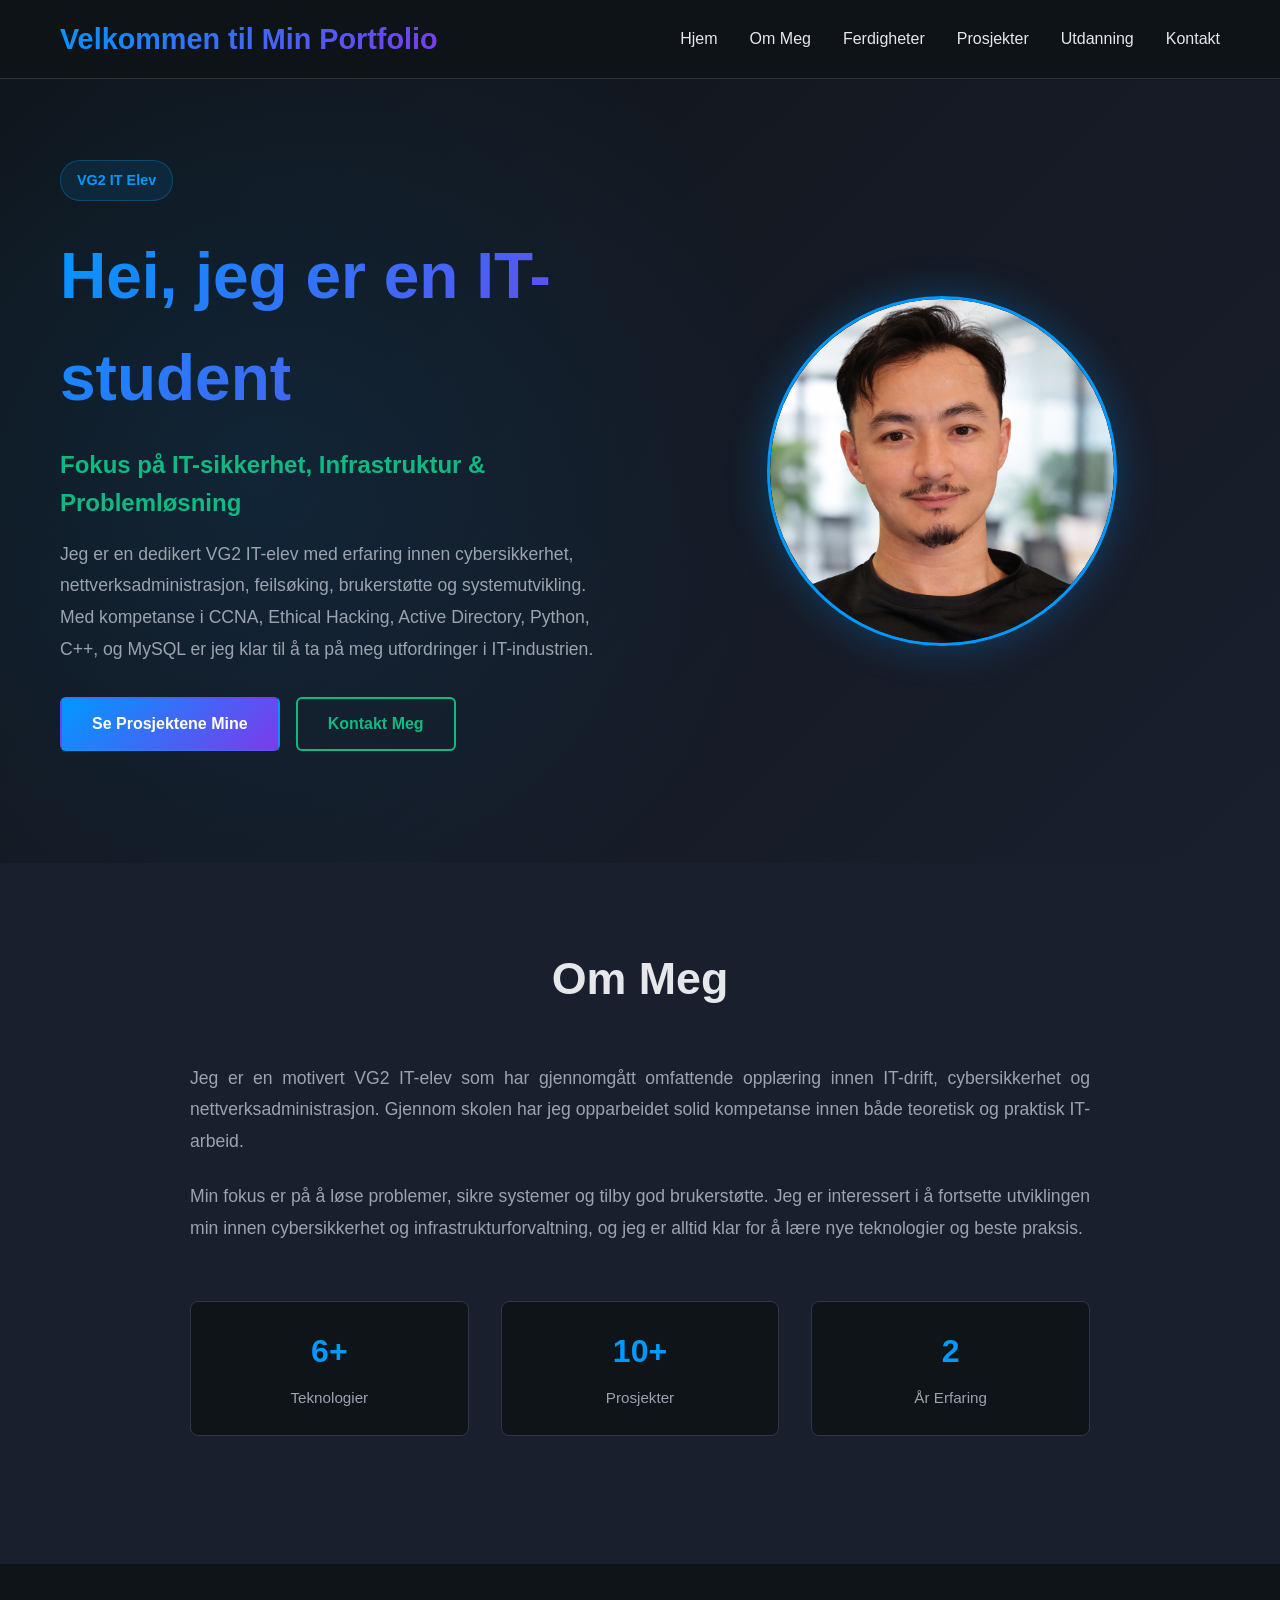
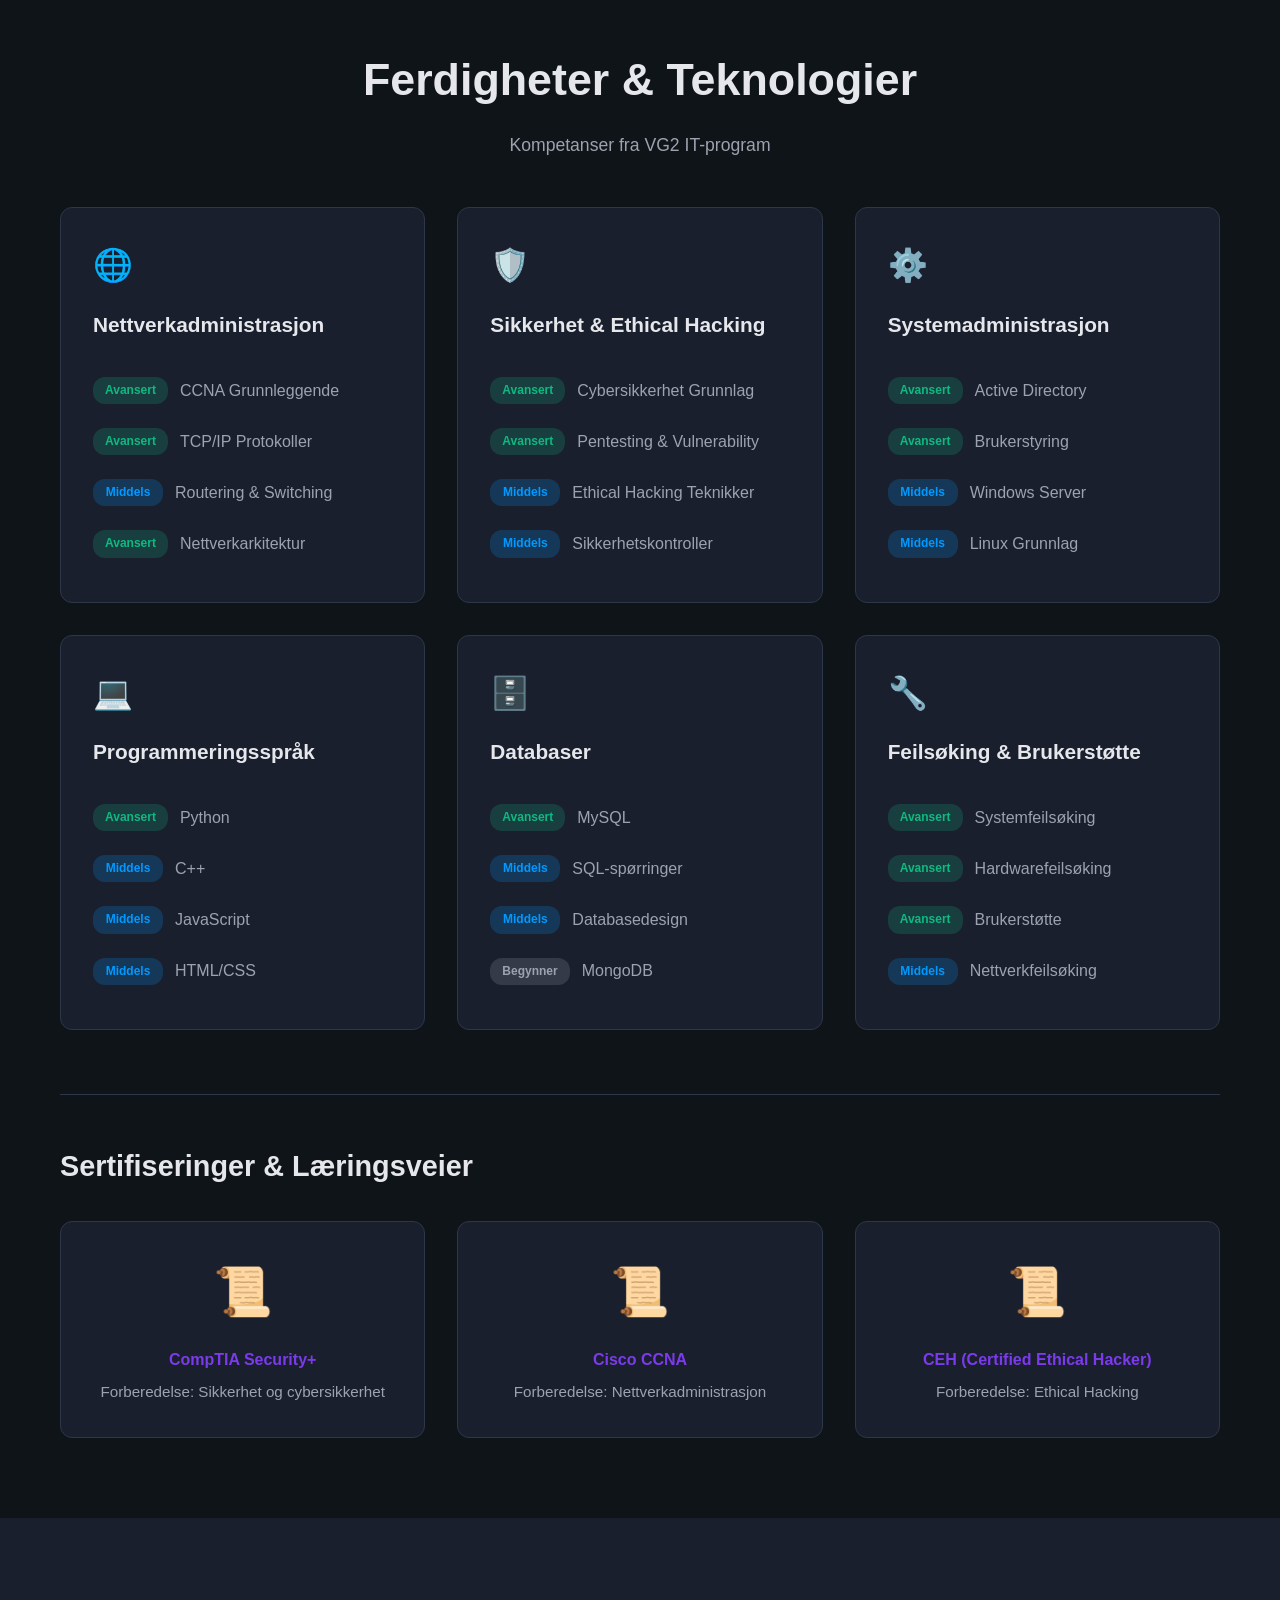
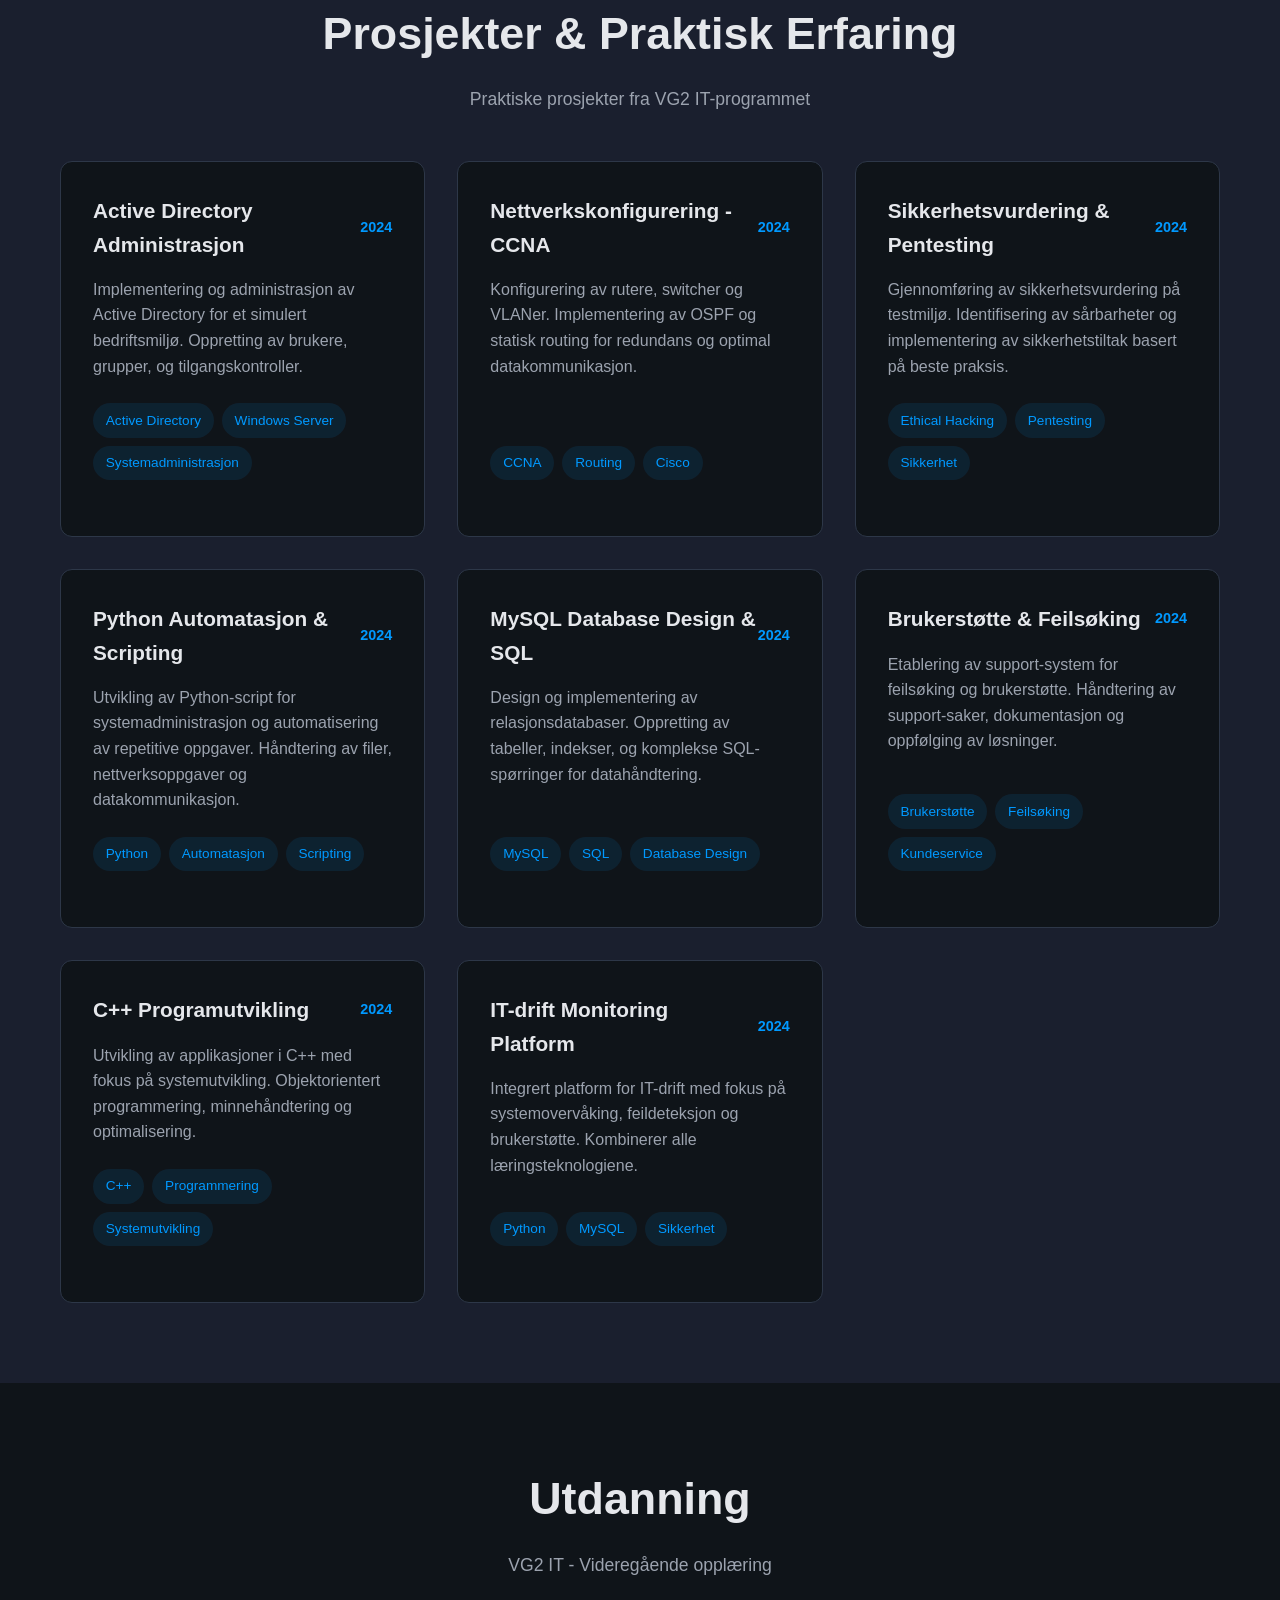
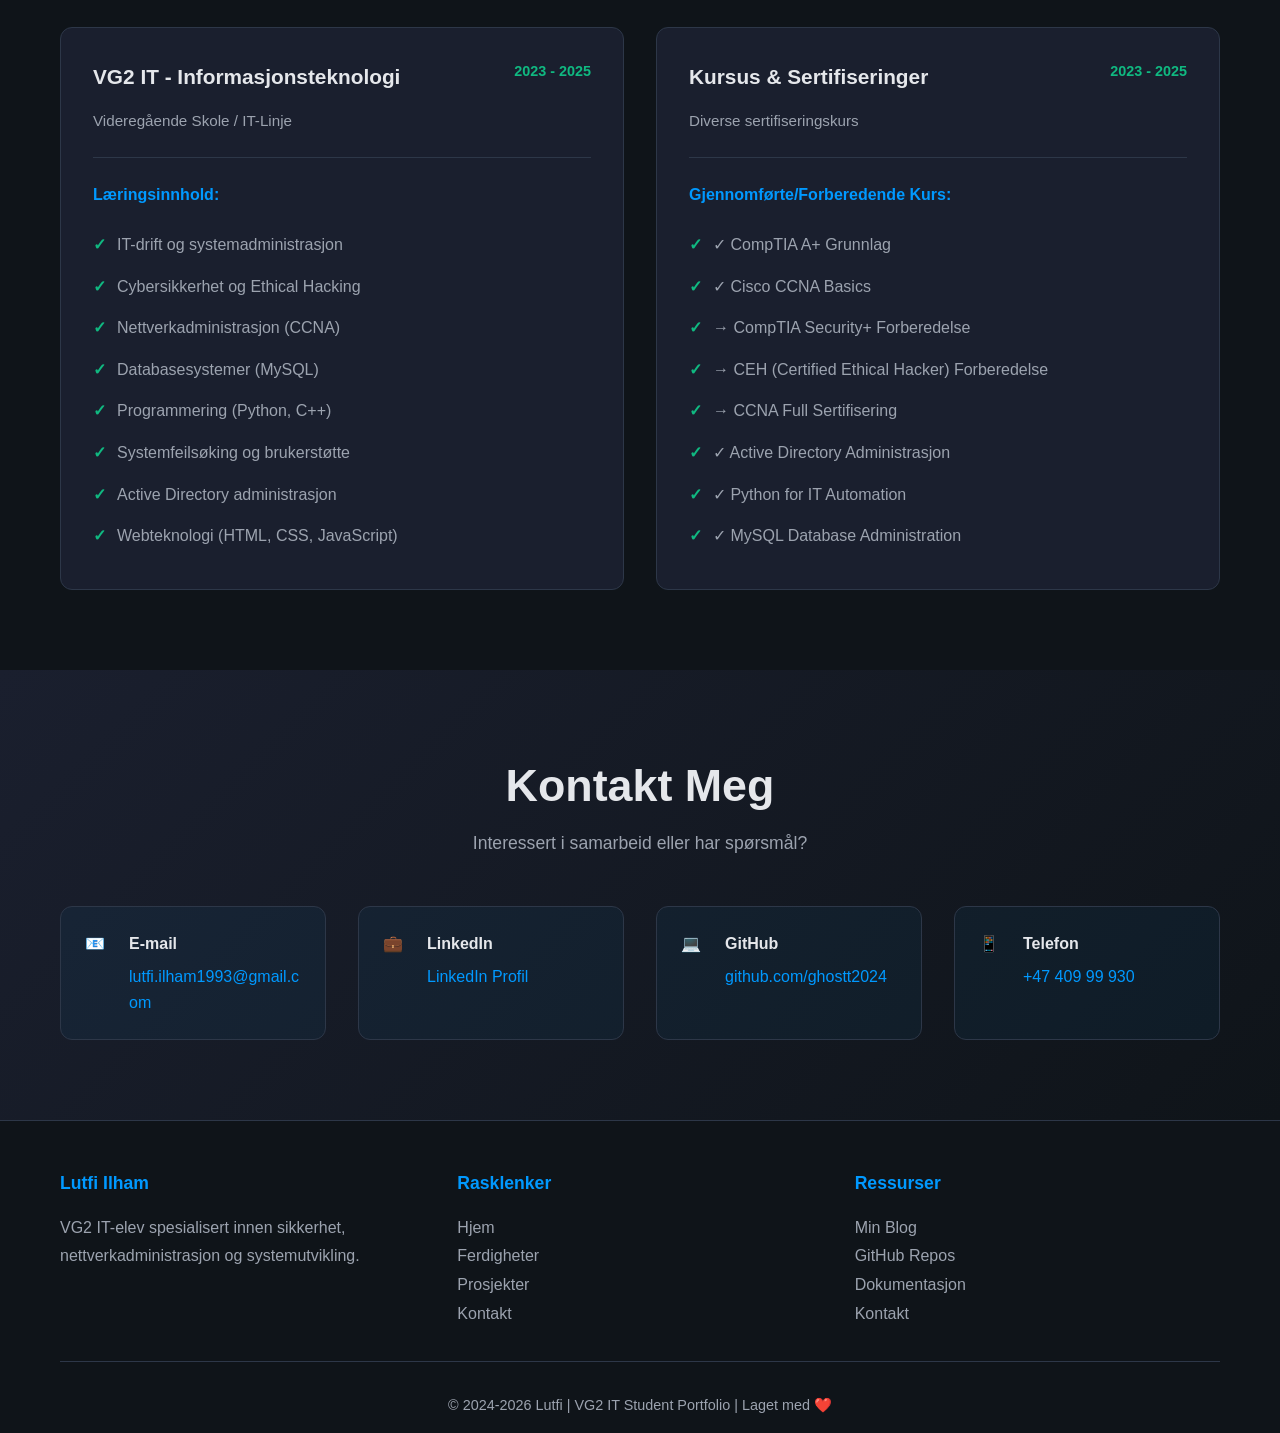
==== index.html @ 46098b1d "Update and rename new.html to index.html" ====
<!DOCTYPE html>
<html lang="no">
<head>
    <meta charset="UTF-8">
    <meta name="viewport" content="width=device-width, initial-scale=1.0">
    <title>VG2 IT Student Portfolio | ghostt2024</title>
    <link rel="stylesheet" href="styles.css">
</head>
<body>
    <!-- Navigation Bar -->
    <nav class="navbar">
        <div class="container">
            <div class="logo">Velkommen til Min Portfolio</div>
            <ul class="nav-links">
                <li><a href="#home">Hjem</a></li>
                <li><a href="#about">Om Meg</a></li>
                <li><a href="#skills">Ferdigheter</a></li>
                <li><a href="#projects">Prosjekter</a></li>
                <li><a href="#education">Utdanning</a></li>
                <li><a href="#contact">Kontakt</a></li>
            </ul>
        </div>
    </nav>

    <!-- Hero Section -->
    <section id="home" class="hero">
        <div class="container">
            <div class="hero-content">
                <div class="hero-badge">VG2 IT Elev</div>
                <h1>Hei, jeg er en IT-student</h1>
                <p class="tagline">Fokus på IT-sikkerhet, Infrastruktur & Problemløsning</p>
                <p class="description">
                    Jeg er en dedikert VG2 IT-elev med erfaring innen cybersikkerhet, nettverksadministrasjon, feilsøking, brukerstøtte og systemutvikling. 
                    Med kompetanse i CCNA, Ethical Hacking, Active Directory, Python, C++, og MySQL er jeg klar til å ta på meg utfordringer i IT-industrien.
                </p>
                <div class="hero-buttons">
                    <a href="#projects" class="cta-button primary">Se Prosjektene Mine</a>
                    <a href="#contact" class="cta-button secondary">Kontakt Meg</a>
                </div>
            </div>
            <div class="hero-illustration">
                <div class="profile-image">
                    <img src="img/profile.jpg" alt="ghostt2024 Profilbilde" class="hero-img">
                </div>
            </div>
        </div>
    </section>

    <!-- About Section -->
    <section id="about" class="about">
        <div class="container">
            <h2>Om Meg</h2>
            <div class="about-content">
                <div class="about-text">
                    <p>
                        Jeg er en motivert VG2 IT-elev som har gjennomgått omfattende opplæring innen IT-drift, cybersikkerhet og nettverksadministrasjon. 
                        Gjennom skolen har jeg opparbeidet solid kompetanse innen både teoretisk og praktisk IT-arbeid.
                    </p>
                    <p>
                        Min fokus er på å løse problemer, sikre systemer og tilby god brukerstøtte. Jeg er interessert i å fortsette utviklingen min 
                        innen cybersikkerhet og infrastrukturforvaltning, og jeg er alltid klar for å lære nye teknologier og beste praksis.
                    </p>
                    <div class="about-highlights">
                        <div class="highlight">
                            <span class="highlight-number">6+</span>
                            <span class="highlight-label">Teknologier</span>
                        </div>
                        <div class="highlight">
                            <span class="highlight-number">10+</span>
                            <span class="highlight-label">Prosjekter</span>
                        </div>
                        <div class="highlight">
                            <span class="highlight-number">2</span>
                            <span class="highlight-label">År Erfaring</span>
                        </div>
                    </div>
                </div>
            </div>
        </div>
    </section>

    <!-- Skills Section -->
    <section id="skills" class="skills">
        <div class="container">
            <h2>Ferdigheter & Teknologier</h2>
            <p class="section-subtitle">Kompetanser fra VG2 IT-program</p>
            
            <div class="skills-grid">
                <!-- Networking & Infrastructure -->
                <div class="skill-category">
                    <div class="category-icon">🌐</div>
                    <h3>Nettverkadministrasjon</h3>
                    <ul class="skill-list">
                        <li><span class="level advanced">Avansert</span> CCNA Grunnleggende</li>
                        <li><span class="level advanced">Avansert</span> TCP/IP Protokoller</li>
                        <li><span class="level intermediate">Middels</span> Routering & Switching</li>
                        <li><span class="level advanced">Avansert</span> Nettverkarkitektur</li>
                    </ul>
                </div>

                <!-- Security & Ethical Hacking -->
                <div class="skill-category">
                    <div class="category-icon">🛡️</div>
                    <h3>Sikkerhet & Ethical Hacking</h3>
                    <ul class="skill-list">
                        <li><span class="level advanced">Avansert</span> Cybersikkerhet Grunnlag</li>
                        <li><span class="level advanced">Avansert</span> Pentesting & Vulnerability</li>
                        <li><span class="level intermediate">Middels</span> Ethical Hacking Teknikker</li>
                        <li><span class="level intermediate">Middels</span> Sikkerhetskontroller</li>
                    </ul>
                </div>

                <!-- System Administration -->
                <div class="skill-category">
                    <div class="category-icon">⚙️</div>
                    <h3>Systemadministrasjon</h3>
                    <ul class="skill-list">
                        <li><span class="level advanced">Avansert</span> Active Directory</li>
                        <li><span class="level advanced">Avansert</span> Brukerstyring</li>
                        <li><span class="level intermediate">Middels</span> Windows Server</li>
                        <li><span class="level intermediate">Middels</span> Linux Grunnlag</li>
                    </ul>
                </div>

                <!-- Programming Languages -->
                <div class="skill-category">
                    <div class="category-icon">💻</div>
                    <h3>Programmeringsspråk</h3>
                    <ul class="skill-list">
                        <li><span class="level advanced">Avansert</span> Python</li>
                        <li><span class="level intermediate">Middels</span> C++</li>
                        <li><span class="level intermediate">Middels</span> JavaScript</li>
                        <li><span class="level intermediate">Middels</span> HTML/CSS</li>
                    </ul>
                </div>

                <!-- Databases -->
                <div class="skill-category">
                    <div class="category-icon">🗄️</div>
                    <h3>Databaser</h3>
                    <ul class="skill-list">
                        <li><span class="level advanced">Avansert</span> MySQL</li>
                        <li><span class="level intermediate">Middels</span> SQL-spørringer</li>
                        <li><span class="level intermediate">Middels</span> Databasedesign</li>
                        <li><span class="level beginner">Begynner</span> MongoDB</li>
                    </ul>
                </div>

                <!-- Troubleshooting & Support -->
                <div class="skill-category">
                    <div class="category-icon">🔧</div>
                    <h3>Feilsøking & Brukerstøtte</h3>
                    <ul class="skill-list">
                        <li><span class="level advanced">Avansert</span> Systemfeilsøking</li>
                        <li><span class="level advanced">Avansert</span> Hardwarefeilsøking</li>
                        <li><span class="level advanced">Avansert</span> Brukerstøtte</li>
                        <li><span class="level intermediate">Middels</span> Nettverkfeilsøking</li>
                    </ul>
                </div>
            </div>

            <!-- Certification Path -->
            <div class="certifications">
                <h3>Sertifiseringer & Læringsveier</h3>
                <div class="cert-grid">
                    <div class="cert-item">
                        <div class="cert-icon">📜</div>
                        <h4>CompTIA Security+</h4>
                        <p>Forberedelse: Sikkerhet og cybersikkerhet</p>
                    </div>
                    <div class="cert-item">
                        <div class="cert-icon">📜</div>
                        <h4>Cisco CCNA</h4>
                        <p>Forberedelse: Nettverkadministrasjon</p>
                    </div>
                    <div class="cert-item">
                        <div class="cert-icon">📜</div>
                        <h4>CEH (Certified Ethical Hacker)</h4>
                        <p>Forberedelse: Ethical Hacking</p>
                    </div>
                </div>
            </div>
        </div>
    </section>

    <!-- Projects Section -->
    <section id="projects" class="projects">
        <div class="container">
            <h2>Prosjekter & Praktisk Erfaring</h2>
            <p class="section-subtitle">Praktiske prosjekter fra VG2 IT-programmet</p>

            <div class="projects-grid">
                <!-- Project 1: Active Directory -->
                <div class="project-card">
                    <div class="project-header">
                        <h3>Active Directory Administrasjon</h3>
                        <span class="project-date">2024</span>
                    </div>
                    <p class="project-description">
                        Implementering og administrasjon av Active Directory for et simulert bedriftsmiljø. 
                        Oppretting av brukere, grupper, og tilgangskontroller.
                    </p>
                    <div class="project-tags">
                        <span class="tag">Active Directory</span>
                        <span class="tag">Windows Server</span>
                        <span class="tag">Systemadministrasjon</span>
                    </div>
                </div>

                <!-- Project 2: Network Configuration -->
                <div class="project-card">
                    <div class="project-header">
                        <h3>Nettverkskonfigurering - CCNA</h3>
                        <span class="project-date">2024</span>
                    </div>
                    <p class="project-description">
                        Konfigurering av rutere, switcher og VLANer. Implementering av OSPF og statisk routing 
                        for redundans og optimal datakommunikasjon.
                    </p>
                    <div class="project-tags">
                        <span class="tag">CCNA</span>
                        <span class="tag">Routing</span>
                        <span class="tag">Cisco</span>
                    </div>
                </div>

                <!-- Project 3: Security Assessment -->
                <div class="project-card">
                    <div class="project-header">
                        <h3>Sikkerhetsvurdering & Pentesting</h3>
                        <span class="project-date">2024</span>
                    </div>
                    <p class="project-description">
                        Gjennomføring av sikkerhetsvurdering på testmiljø. Identifisering av sårbarheter 
                        og implementering av sikkerhetstiltak basert på beste praksis.
                    </p>
                    <div class="project-tags">
                        <span class="tag">Ethical Hacking</span>
                        <span class="tag">Pentesting</span>
                        <span class="tag">Sikkerhet</span>
                    </div>
                </div>

                <!-- Project 4: Python Automation -->
                <div class="project-card">
                    <div class="project-header">
                        <h3>Python Automatasjon & Scripting</h3>
                        <span class="project-date">2024</span>
                    </div>
                    <p class="project-description">
                        Utvikling av Python-script for systemadministrasjon og automatisering av repetitive oppgaver. 
                        Håndtering av filer, nettverksoppgaver og datakommunikasjon.
                    </p>
                    <div class="project-tags">
                        <span class="tag">Python</span>
                        <span class="tag">Automatasjon</span>
                        <span class="tag">Scripting</span>
                    </div>
                </div>

                <!-- Project 5: Database Design -->
                <div class="project-card">
                    <div class="project-header">
                        <h3>MySQL Database Design & SQL</h3>
                        <span class="project-date">2024</span>
                    </div>
                    <p class="project-description">
                        Design og implementering av relasjonsdatabaser. Oppretting av tabeller, indekser, 
                        og komplekse SQL-spørringer for datahåndtering.
                    </p>
                    <div class="project-tags">
                        <span class="tag">MySQL</span>
                        <span class="tag">SQL</span>
                        <span class="tag">Database Design</span>
                    </div>
                </div>

                <!-- Project 6: User Support & Ticketing -->
                <div class="project-card">
                    <div class="project-header">
                        <h3>Brukerstøtte & Feilsøking</h3>
                        <span class="project-date">2024</span>
                    </div>
                    <p class="project-description">
                        Etablering av support-system for feilsøking og brukerstøtte. Håndtering av support-saker, 
                        dokumentasjon og oppfølging av løsninger.
                    </p>
                    <div class="project-tags">
                        <span class="tag">Brukerstøtte</span>
                        <span class="tag">Feilsøking</span>
                        <span class="tag">Kundeservice</span>
                    </div>
                </div>

                <!-- Project 7: C++ Application -->
                <div class="project-card">
                    <div class="project-header">
                        <h3>C++ Programutvikling</h3>
                        <span class="project-date">2024</span>
                    </div>
                    <p class="project-description">
                        Utvikling av applikasjoner i C++ med fokus på systemutvikling. 
                        Objektorientert programmering, minnehåndtering og optimalisering.
                    </p>
                    <div class="project-tags">
                        <span class="tag">C++</span>
                        <span class="tag">Programmering</span>
                        <span class="tag">Systemutvikling</span>
                    </div>
                </div>

                <!-- Project 8: IT-drift Platform -->
                <div class="project-card">
                    <div class="project-header">
                        <h3>IT-drift Monitoring Platform</h3>
                        <span class="project-date">2024</span>
                    </div>
                    <p class="project-description">
                        Integrert platform for IT-drift med fokus på systemovervåking, feildeteksjon og brukerstøtte. 
                        Kombinerer alle læringsteknologiene.
                    </p>
                    <div class="project-tags">
                        <span class="tag">Python</span>
                        <span class="tag">MySQL</span>
                        <span class="tag">Sikkerhet</span>
                    </div>
                </div>
            </div>
        </div>
    </section>

    <!-- Education Section -->
    <section id="education" class="education">
        <div class="container">
            <h2>Utdanning</h2>
            <p class="section-subtitle">VG2 IT - Videregående opplæring</p>

            <div class="education-grid">
                <div class="education-card">
                    <div class="edu-header">
                        <h3>VG2 IT - Informasjonsteknologi</h3>
                        <span class="edu-year">2023 - 2025</span>
                    </div>
                    <p class="school-name">Videregående Skole / IT-Linje</p>
                    <div class="edu-curriculum">
                        <h4>Læringsinnhold:</h4>
                        <ul>
                            <li>IT-drift og systemadministrasjon</li>
                            <li>Cybersikkerhet og Ethical Hacking</li>
                            <li>Nettverkadministrasjon (CCNA)</li>
                            <li>Databasesystemer (MySQL)</li>
                            <li>Programmering (Python, C++)</li>
                            <li>Systemfeilsøking og brukerstøtte</li>
                            <li>Active Directory administrasjon</li>
                            <li>Webteknologi (HTML, CSS, JavaScript)</li>
                        </ul>
                    </div>
                </div>

                <div class="education-card">
                    <div class="edu-header">
                        <h3>Kursus & Sertifiseringer</h3>
                        <span class="edu-year">2023 - 2025</span>
                    </div>
                    <p class="school-name">Diverse sertifiseringskurs</p>
                    <div class="edu-curriculum">
                        <h4>Gjennomførte/Forberedende Kurs:</h4>
                        <ul>
                            <li>✓ CompTIA A+ Grunnlag</li>
                            <li>✓ Cisco CCNA Basics</li>
                            <li>→ CompTIA Security+ Forberedelse</li>
                            <li>→ CEH (Certified Ethical Hacker) Forberedelse</li>
                            <li>→ CCNA Full Sertifisering</li>
                            <li>✓ Active Directory Administrasjon</li>
                            <li>✓ Python for IT Automation</li>
                            <li>✓ MySQL Database Administration</li>
                        </ul>
                    </div>
                </div>
            </div>
        </div>
    </section>

    <!-- Contact Section -->
    <section id="contact" class="contact">
        <div class="container">
            <h2>Kontakt Meg</h2>
            <p class="contact-subtitle">Interessert i samarbeid eller har spørsmål?</p>
            
            <div class="contact-content">
                <div class="contact-info">
                    <div class="info-item">
                        <span class="info-icon">📧</span>
                        <div>
                            <h4>E-mail</h4>
                            <p><a href="mailto:lutfi.ilham1993@gmail.com">lutfi.ilham1993@gmail.com</a></p>
                        </div>
                    </div>
                    <div class="info-item">
                        <span class="info-icon">💼</span>
                        <div>
                            <h4>LinkedIn</h4>
                            <p><a href="https://linkedin.com/in/yourprofile">LinkedIn Profil</a></p>
                        </div>
                    </div>
                    <div class="info-item">
                        <span class="info-icon">💻</span>
                        <div>
                            <h4>GitHub</h4>
                            <p><a href="https://github.com/ghostt2024">github.com/ghostt2024</a></p>
                        </div>
                    </div>
                    <div class="info-item">
                        <span class="info-icon">📱</span>
                        <div>
                            <h4>Telefon</h4>
                            <p><a href="tel:+4740999930">+47 409 99 930</a></p>
                        </div>
                    </div>
                </div>
            </div>
        </div>
    </section>

    <!-- Footer -->
    <footer class="footer">
        <div class="container">
            <div class="footer-content">
                <div class="footer-section">
                    <h4>Lutfi Ilham</h4>
                    <p>VG2 IT-elev spesialisert innen sikkerhet, nettverkadministrasjon og systemutvikling.</p>
                </div>
                <div class="footer-section">
                    <h4>Rasklenker</h4>
                    <ul>
                        <li><a href="#home">Hjem</a></li>
                        <li><a href="#skills">Ferdigheter</a></li>
                        <li><a href="#projects">Prosjekter</a></li>
                        <li><a href="#contact">Kontakt</a></li>
                    </ul>
                </div>
                <div class="footer-section">
                    <h4>Ressurser</h4>
                    <ul>
                        <li><a href="#">Min Blog</a></li>
                        <li><a href="#">GitHub Repos</a></li>
                        <li><a href="#">Dokumentasjon</a></li>
                        <li><a href="#">Kontakt</a></li>
                    </ul>
                </div>
            </div>
            <div class="footer-bottom">
                <p>&copy; 2024-2026 Lutfi | VG2 IT Student Portfolio | Laget med ❤️</p>
            </div>
        </div>
    </footer>
</body>
</html>
---- styles.css ----
/* ========================
   Global Styles
   ======================== */

* {
    margin: 0;
    padding: 0;
    box-sizing: border-box;
}

:root {
    --primary-dark: #0f1419;
    --secondary-dark: #1a1f2e;
    --accent-blue: #0099ff;
    --accent-purple: #7c3aed;
    --accent-green: #10b981;
    --accent-red: #ef4444;
    --text-light: #e5e7eb;
    --text-muted: #9ca3af;
    --border-color: #2d3748;
    --transition: all 0.3s ease;
}

html {
    scroll-behavior: smooth;
}

body {
    font-family: 'Segoe UI', Tahoma, Geneva, Verdana, sans-serif;
    line-height: 1.6;
    color: var(--text-light);
    background-color: var(--primary-dark);
    overflow-x: hidden;
}

.container {
    max-width: 1200px;
    margin: 0 auto;
    padding: 0 20px;
}

/* ========================
   Navigation
   ======================== */

.navbar {
    position: fixed;
    top: 0;
    width: 100%;
    background: rgba(15, 20, 25, 0.95);
    backdrop-filter: blur(10px);
    border-bottom: 1px solid var(--border-color);
    z-index: 1000;
    padding: 1rem 0;
}

.navbar .container {
    display: flex;
    justify-content: space-between;
    align-items: center;
}

.logo {
    font-size: 1.8rem;
    font-weight: bold;
    background: linear-gradient(135deg, var(--accent-blue) 0%, var(--accent-purple) 100%);
    -webkit-background-clip: text;
    -webkit-text-fill-color: transparent;
    background-clip: text;
}

.nav-links {
    display: flex;
    list-style: none;
    gap: 2rem;
}

.nav-links a {
    color: var(--text-light);
    text-decoration: none;
    font-weight: 500;
    transition: var(--transition);
    position: relative;
}

.nav-links a:hover {
    color: var(--accent-blue);
}

.nav-links a::after {
    content: '';
    position: absolute;
    bottom: -5px;
    left: 0;
    width: 0;
    height: 2px;
    background: linear-gradient(90deg, var(--accent-blue), var(--accent-purple));
    transition: var(--transition);
}

.nav-links a:hover::after {
    width: 100%;
}

/* ========================
   Hero Section
   ======================== */

.hero {
    margin-top: 80px;
    padding: 80px 0;
    background: linear-gradient(135deg, var(--primary-dark) 0%, var(--secondary-dark) 100%);
    position: relative;
    overflow: hidden;
}

.hero::before {
    content: '';
    position: absolute;
    top: 0;
    left: 0;
    right: 0;
    bottom: 0;
    background: radial-gradient(circle at 20% 50%, rgba(0, 153, 255, 0.1) 0%, transparent 50%);
    pointer-events: none;
}

.hero .container {
    display: grid;
    grid-template-columns: 1fr 1fr;
    gap: 3rem;
    align-items: center;
    position: relative;
    z-index: 1;
}

.hero-badge {
    display: inline-block;
    background-color: rgba(0, 153, 255, 0.1);
    color: var(--accent-blue);
    padding: 0.5rem 1rem;
    border-radius: 20px;
    font-size: 0.9rem;
    font-weight: 600;
    margin-bottom: 1rem;
    border: 1px solid rgba(0, 153, 255, 0.3);
}

.hero-content h1 {
    font-size: 4rem;
    margin: 0.5rem 0 1rem 0;
    background: linear-gradient(135deg, var(--accent-blue) 0%, var(--accent-purple) 100%);
    -webkit-background-clip: text;
    -webkit-text-fill-color: transparent;
    background-clip: text;
    font-weight: 800;
}

.tagline {
    font-size: 1.5rem;
    color: var(--accent-green);
    margin-bottom: 1rem;
    font-weight: 600;
}

.description {
    font-size: 1.1rem;
    color: var(--text-muted);
    margin-bottom: 2rem;
    line-height: 1.8;
}

.hero-buttons {
    display: flex;
    gap: 1rem;
    margin-bottom: 2rem;
}

.cta-button {
    display: inline-block;
    padding: 12px 30px;
    border-radius: 6px;
    font-weight: 600;
    text-decoration: none;
    transition: var(--transition);
    border: 2px solid transparent;
}

.cta-button.primary {
    background: linear-gradient(135deg, var(--accent-blue) 0%, var(--accent-purple) 100%);
    color: white;
}

.cta-button.primary:hover {
    transform: translateY(-2px);
    box-shadow: 0 15px 30px rgba(0, 153, 255, 0.4);
}

.cta-button.secondary {
    background: transparent;
    color: var(--accent-green);
    border-color: var(--accent-green);
}

.cta-button.secondary:hover {
    background: var(--accent-green);
    color: white;
    transform: translateY(-2px);
}

.hero-illustration {
    display: flex;
    justify-content: center;
    align-items: center;
}

/* ========================
   Profile Image
   ======================== */

.profile-image {
    position: relative;
    width: 350px;
    height: 350px;
    margin: 0 auto;
    border-radius: 50%;
    overflow: hidden;
    border: 3px solid var(--accent-blue);
    box-shadow: 0 0 40px rgba(0, 153, 255, 0.3);
    animation: glow-pulse 3s ease-in-out infinite;
}

.hero-img {
    width: 100%;
    height: 100%;
    object-fit: cover;
    border-radius: 50%;
    display: block;
}

@keyframes glow-pulse {
    0%, 100% { 
        box-shadow: 0 0 20px rgba(0, 153, 255, 0.3), 0 0 40px rgba(124, 58, 237, 0.1);
    }
    50% { 
        box-shadow: 0 0 30px rgba(0, 153, 255, 0.5), 0 0 60px rgba(124, 58, 237, 0.3);
    }
}

/* ========================
   About Section
   ======================== */

.about {
    padding: 80px 0;
    background-color: var(--secondary-dark);
}

.about h2 {
    font-size: 2.8rem;
    margin-bottom: 3rem;
    text-align: center;
    color: var(--text-light);
}

.about-content {
    max-width: 900px;
    margin: 0 auto;
}

.about-text {
    display: grid;
    gap: 1.5rem;
    margin-bottom: 3rem;
}

.about-text p {
    font-size: 1.1rem;
    color: var(--text-muted);
    line-height: 1.8;
    text-align: justify;
}

.about-highlights {
    display: grid;
    grid-template-columns: repeat(auto-fit, minmax(150px, 1fr));
    gap: 2rem;
    margin-top: 2rem;
}

.highlight {
    text-align: center;
    padding: 1.5rem;
    background-color: var(--primary-dark);
    border-radius: 8px;
    border: 1px solid var(--border-color);
}

.highlight-number {
    display: block;
    font-size: 2rem;
    font-weight: bold;
    color: var(--accent-blue);
    margin-bottom: 0.5rem;
}

.highlight-label {
    color: var(--text-muted);
    font-size: 0.95rem;
}

/* ========================
   Skills Section
   ======================== */

.skills {
    padding: 80px 0;
    background-color: var(--primary-dark);
}

.skills h2 {
    font-size: 2.8rem;
    margin-bottom: 1rem;
    text-align: center;
    color: var(--text-light);
}

.section-subtitle {
    text-align: center;
    color: var(--text-muted);
    font-size: 1.1rem;
    margin-bottom: 3rem;
}

.skills-grid {
    display: grid;
    grid-template-columns: repeat(auto-fit, minmax(300px, 1fr));
    gap: 2rem;
    margin-bottom: 4rem;
}

.skill-category {
    background-color: var(--secondary-dark);
    border: 1px solid var(--border-color);
    border-radius: 12px;
    padding: 2rem;
    transition: var(--transition);
    position: relative;
    overflow: hidden;
}

.skill-category::before {
    content: '';
    position: absolute;
    top: 0;
    left: 0;
    right: 0;
    height: 4px;
    background: linear-gradient(90deg, var(--accent-blue), var(--accent-purple));
    transform: scaleX(0);
    transform-origin: left;
    transition: var(--transition);
}

.skill-category:hover {
    border-color: var(--accent-blue);
    transform: translateY(-8px);
    box-shadow: 0 20px 40px rgba(0, 153, 255, 0.15);
}

.skill-category:hover::before {
    transform: scaleX(1);
}

.category-icon {
    font-size: 2rem;
    margin-bottom: 1rem;
}

.skill-category h3 {
    font-size: 1.3rem;
    margin-bottom: 1.5rem;
    color: var(--text-light);
}

.skill-list {
    list-style: none;
}

.skill-list li {
    color: var(--text-muted);
    padding: 0.75rem 0;
    display: flex;
    align-items: center;
    gap: 0.75rem;
}

.level {
    display: inline-block;
    padding: 0.25rem 0.75rem;
    border-radius: 12px;
    font-size: 0.75rem;
    font-weight: 600;
    min-width: 70px;
    text-align: center;
}

.level.advanced {
    background-color: rgba(16, 185, 129, 0.2);
    color: var(--accent-green);
}

.level.intermediate {
    background-color: rgba(0, 153, 255, 0.2);
    color: var(--accent-blue);
}

.level.beginner {
    background-color: rgba(156, 163, 175, 0.2);
    color: var(--text-muted);
}

/* ========================
   Certifications
   ======================== */

.certifications {
    margin-top: 4rem;
    padding-top: 3rem;
    border-top: 1px solid var(--border-color);
}

.certifications h3 {
    font-size: 1.8rem;
    margin-bottom: 2rem;
    color: var(--text-light);
}

.cert-grid {
    display: grid;
    grid-template-columns: repeat(auto-fit, minmax(250px, 1fr));
    gap: 2rem;
}

.cert-item {
    background-color: var(--secondary-dark);
    padding: 2rem;
    border-radius: 12px;
    border: 1px solid var(--border-color);
    text-align: center;
    transition: var(--transition);
}

.cert-item:hover {
    border-color: var(--accent-purple);
    box-shadow: 0 10px 25px rgba(124, 58, 237, 0.15);
}

.cert-icon {
    font-size: 3rem;
    margin-bottom: 1rem;
}

.cert-item h4 {
    color: var(--accent-purple);
    margin-bottom: 0.5rem;
}

.cert-item p {
    color: var(--text-muted);
    font-size: 0.95rem;
}

/* ========================
   Projects Section
   ======================== */

.projects {
    padding: 80px 0;
    background-color: var(--secondary-dark);
}

.projects h2 {
    font-size: 2.8rem;
    margin-bottom: 1rem;
    text-align: center;
    color: var(--text-light);
}

.projects-grid {
    display: grid;
    grid-template-columns: repeat(auto-fit, minmax(320px, 1fr));
    gap: 2rem;
}

.project-card {
    background-color: var(--primary-dark);
    border: 1px solid var(--border-color);
    border-radius: 12px;
    padding: 2rem;
    transition: var(--transition);
    display: flex;
    flex-direction: column;
    position: relative;
    overflow: hidden;
}

.project-card::before {
    content: '';
    position: absolute;
    top: 0;
    left: 0;
    right: 0;
    height: 3px;
    background: linear-gradient(90deg, var(--accent-blue), var(--accent-purple), var(--accent-green));
    transform: scaleX(0);
    transform-origin: left;
    transition: var(--transition);
}

.project-card:hover {
    border-color: var(--accent-blue);
    transform: translateY(-8px);
    box-shadow: 0 20px 40px rgba(0, 153, 255, 0.15);
}

.project-card:hover::before {
    transform: scaleX(1);
}

.project-header {
    display: flex;
    justify-content: space-between;
    align-items: center;
    margin-bottom: 1rem;
}

.project-header h3 {
    font-size: 1.3rem;
    color: var(--text-light);
}

.project-date {
    color: var(--accent-blue);
    font-weight: 600;
    font-size: 0.9rem;
}

.project-description {
    color: var(--text-muted);
    margin-bottom: 1.5rem;
    flex-grow: 1;
    line-height: 1.6;
}

.project-tags {
    display: flex;
    gap: 0.5rem;
    flex-wrap: wrap;
    margin-bottom: 1.5rem;
}

.tag {
    display: inline-block;
    background-color: rgba(0, 153, 255, 0.1);
    color: var(--accent-blue);
    padding: 0.4rem 0.8rem;
    border-radius: 20px;
    font-size: 0.85rem;
    font-weight: 500;
}

/* ========================
   Education Section
   ======================== */

.education {
    padding: 80px 0;
    background-color: var(--primary-dark);
}

.education h2 {
    font-size: 2.8rem;
    margin-bottom: 1rem;
    text-align: center;
    color: var(--text-light);
}

.education-grid {
    display: grid;
    grid-template-columns: repeat(auto-fit, minmax(350px, 1fr));
    gap: 2rem;
    margin-top: 3rem;
}

.education-card {
    background-color: var(--secondary-dark);
    border: 1px solid var(--border-color);
    border-radius: 12px;
    padding: 2rem;
    transition: var(--transition);
}

.education-card:hover {
    border-color: var(--accent-green);
    box-shadow: 0 10px 25px rgba(16, 185, 129, 0.15);
}

.edu-header {
    display: flex;
    justify-content: space-between;
    align-items: flex-start;
    margin-bottom: 1rem;
}

.edu-header h3 {
    color: var(--text-light);
    font-size: 1.3rem;
}

.edu-year {
    color: var(--accent-green);
    font-weight: 600;
    font-size: 0.9rem;
}

.school-name {
    color: var(--text-muted);
    margin-bottom: 1.5rem;
    font-size: 0.95rem;
}

.edu-curriculum {
    margin-top: 1.5rem;
    padding-top: 1.5rem;
    border-top: 1px solid var(--border-color);
}

.edu-curriculum h4 {
    color: var(--accent-blue);
    margin-bottom: 1rem;
}

.edu-curriculum ul {
    list-style: none;
}

.edu-curriculum li {
    color: var(--text-muted);
    padding: 0.5rem 0;
    padding-left: 1.5rem;
    position: relative;
}

.edu-curriculum li::before {
    content: '✓';
    position: absolute;
    left: 0;
    color: var(--accent-green);
    font-weight: bold;
}

/* ========================
   Contact Section
   ======================== */

.contact {
    padding: 80px 0;
    background: linear-gradient(135deg, var(--secondary-dark) 0%, var(--primary-dark) 100%);
}

.contact h2 {
    font-size: 2.8rem;
    margin-bottom: 0.5rem;
    text-align: center;
    color: var(--text-light);
}

.contact-subtitle {
    text-align: center;
    color: var(--text-muted);
    font-size: 1.1rem;
    margin-bottom: 3rem;
}

.contact-info {
    display: grid;
    grid-template-columns: repeat(auto-fit, minmax(250px, 1fr));
    gap: 2rem;
}

.info-item {
    display: flex;
    gap: 1.5rem;
    padding: 1.5rem;
    background-color: rgba(0, 153, 255, 0.05);
    border: 1px solid var(--border-color);
    border-radius: 12px;
    transition: var(--transition);
    word-break: break-word;
    overflow-wrap: break-word;
}

.info-item h4 {
    color: var(--text-light);
    margin-bottom: 0.5rem;
    white-space: nowrap;
}

.info-item a {
    color: var(--accent-blue);
    text-decoration: none;
    transition: var(--transition);
    word-break: break-all;
    display: block;
}

.info-item a:hover {
    color: var(--accent-purple);
    text-decoration: underline;
}

/* ========================
   Footer
   ======================== */

.footer {
    background-color: var(--primary-dark);
    border-top: 1px solid var(--border-color);
    padding: 3rem 0 1rem 0;
}

.footer-content {
    display: grid;
    grid-template-columns: repeat(auto-fit, minmax(250px, 1fr));
    gap: 2rem;
    margin-bottom: 2rem;
}

.footer-section h4 {
    color: var(--accent-blue);
    margin-bottom: 1rem;
    font-size: 1.1rem;
}

.footer-section p,
.footer-section li {
    color: var(--text-muted);
    line-height: 1.8;
}

.footer-section ul {
    list-style: none;
}

.footer-section a {
    color: var(--text-muted);
    text-decoration: none;
    transition: var(--transition);
}

.footer-section a:hover {
    color: var(--accent-blue);
}

.footer-bottom {
    text-align: center;
    padding-top: 2rem;
    border-top: 1px solid var(--border-color);
    color: var(--text-muted);
    font-size: 0.9rem;
}

/* ========================
   Responsive Design
   ======================== */

@media (max-width: 768px) {
    .navbar .container {
        flex-direction: column;
        gap: 1rem;
    }

    .nav-links {
        gap: 1rem;
        font-size: 0.9rem;
    }

    .hero .container {
        grid-template-columns: 1fr;
    }

    .hero-content h1 {
        font-size: 2.5rem;
    }

    .tagline {
        font-size: 1.2rem;
    }

    .hero-buttons {
        flex-direction: column;
    }

    .profile-image {
        width: 280px;
        height: 280px;
    }

    .skills h2,
    .projects h2,
    .education h2,
    .contact h2 {
        font-size: 2rem;
    }

    .skills-grid,
    .projects-grid,
    .education-grid {
        grid-template-columns: 1fr;
    }

    .about-highlights {
        grid-template-columns: repeat(2, 1fr);
    }
}

@media (max-width: 480px) {
    .navbar {
        padding: 0.5rem 0;
    }

    .logo {
        font-size: 1.3rem;
    }

    .nav-links {
        gap: 0.5rem;
        font-size: 0.8rem;
    }

    .hero {
        margin-top: 60px;
        padding: 40px 0;
    }

    .hero-content h1 {
        font-size: 1.8rem;
    }

    .tagline {
        font-size: 1rem;
    }

    .description {
        font-size: 0.95rem;
    }

    .hero-buttons {
        flex-direction: column;
    }

    .cta-button {
        padding: 10px 20px;
        font-size: 0.9rem;
    }

    .profile-image {
        width: 200px;
        height: 200px;
    }

    .about h2,
    .skills h2,
    .projects h2,
    .education h2,
    .contact h2 {
        font-size: 1.5rem;
    }

    .section-subtitle {
        font-size: 0.95rem;
    }

    .skill-category,
    .project-card,
    .education-card,
    .info-item {
        padding: 1.5rem;
    }

    .contact-info {
        grid-template-columns: 1fr;
    }

    .about-highlights {
        grid-template-columns: 1fr;
    }
}
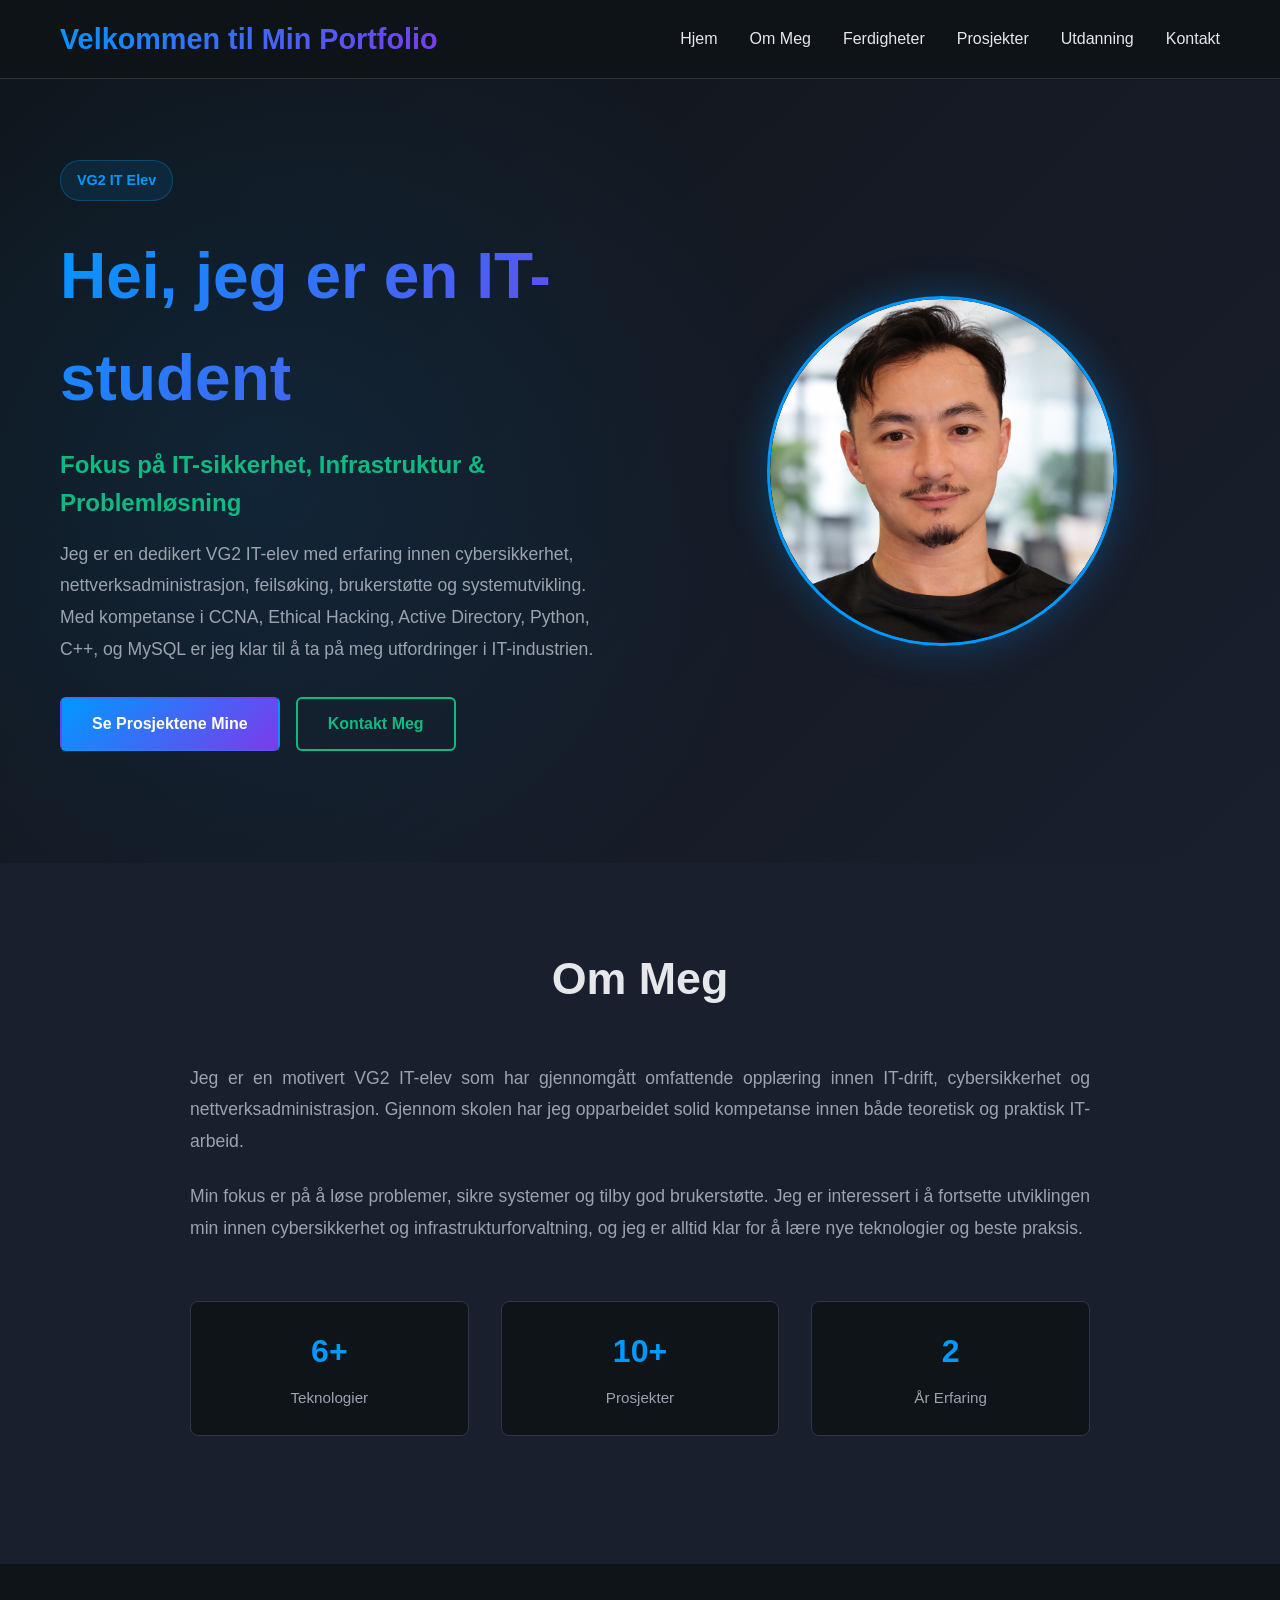
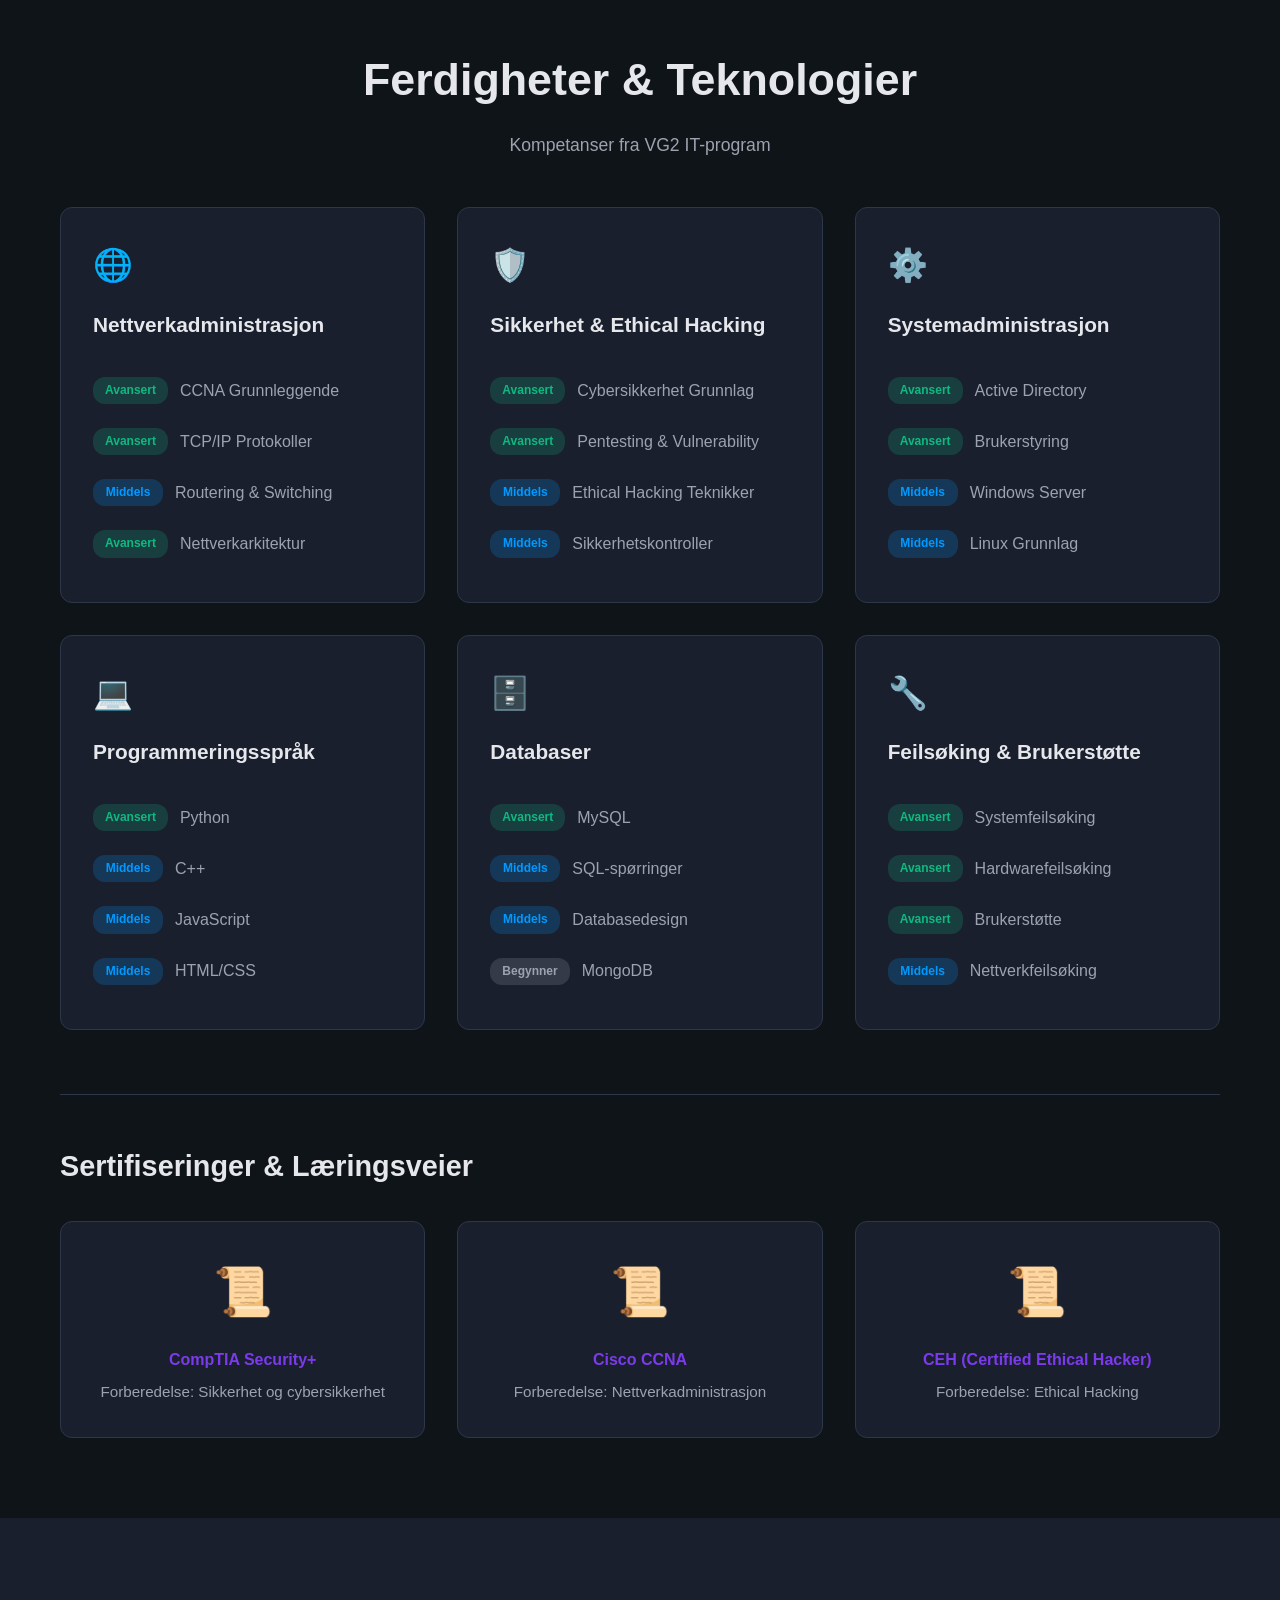
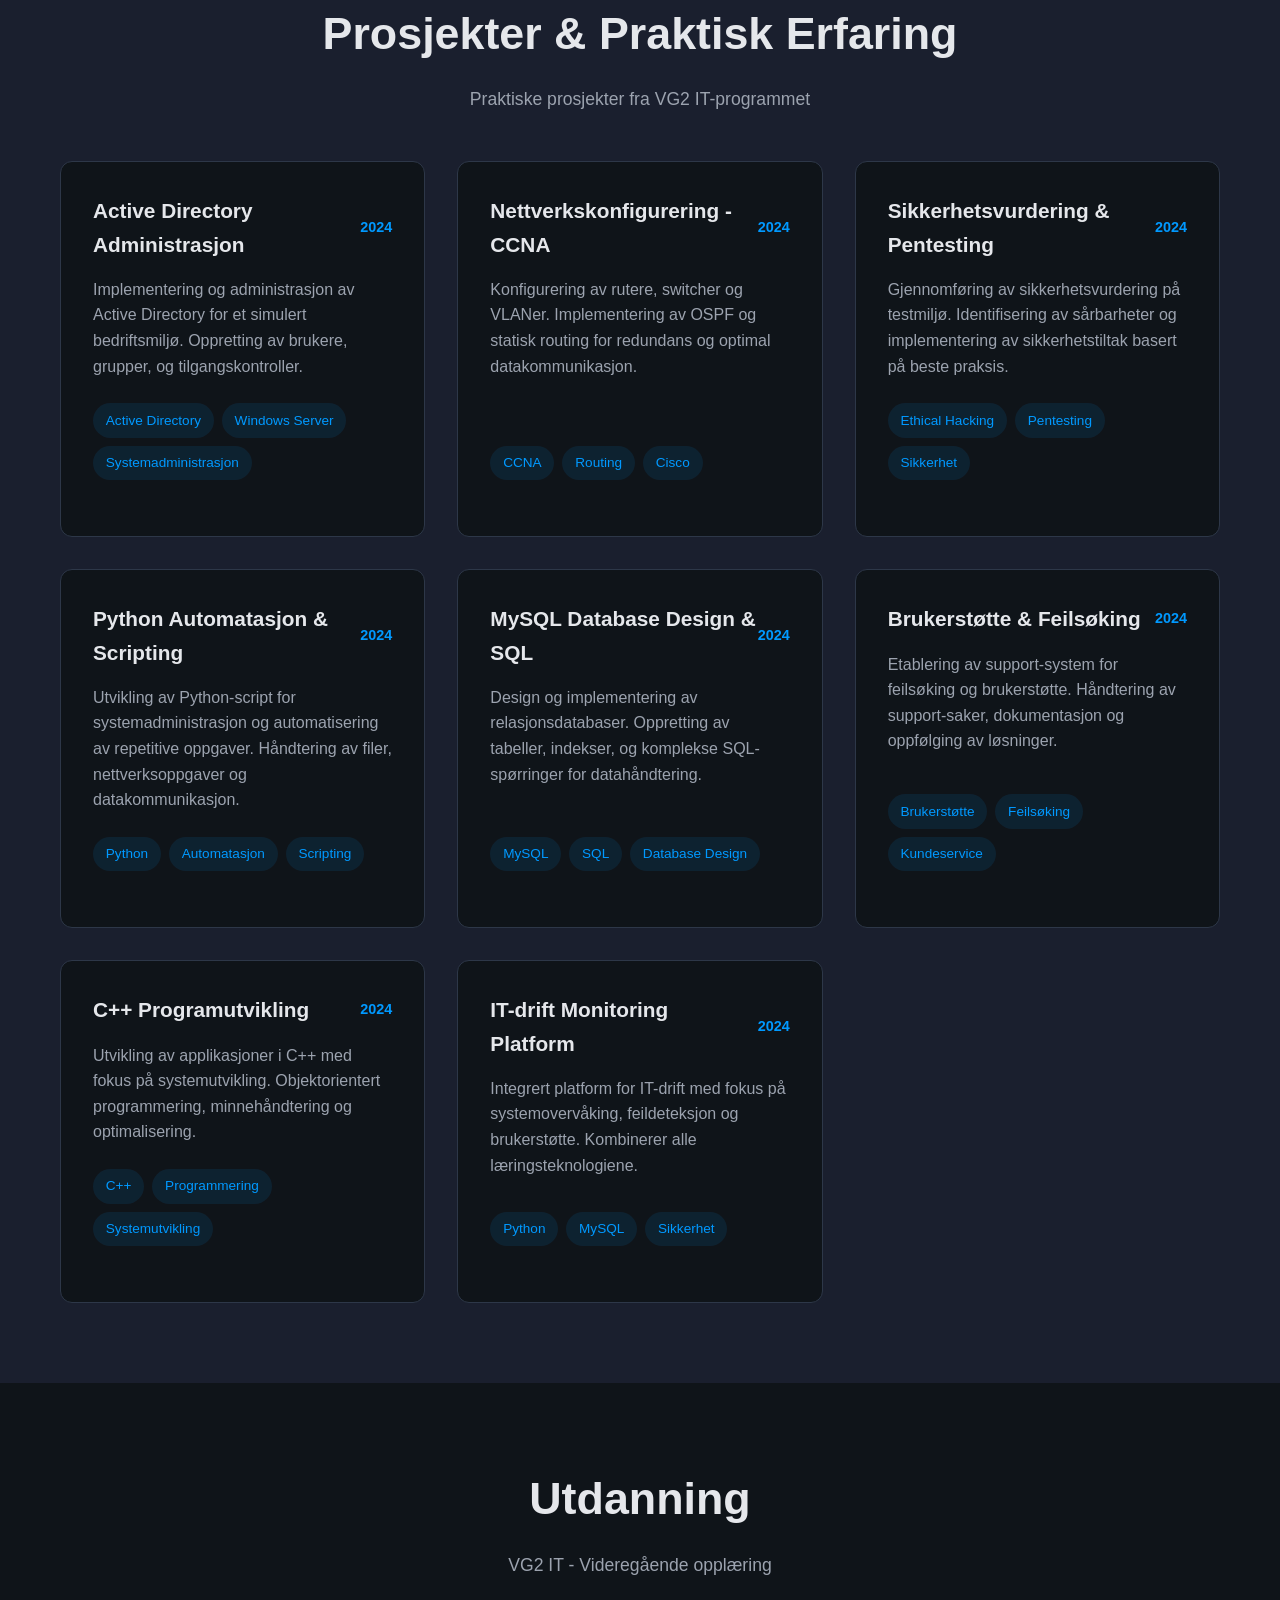
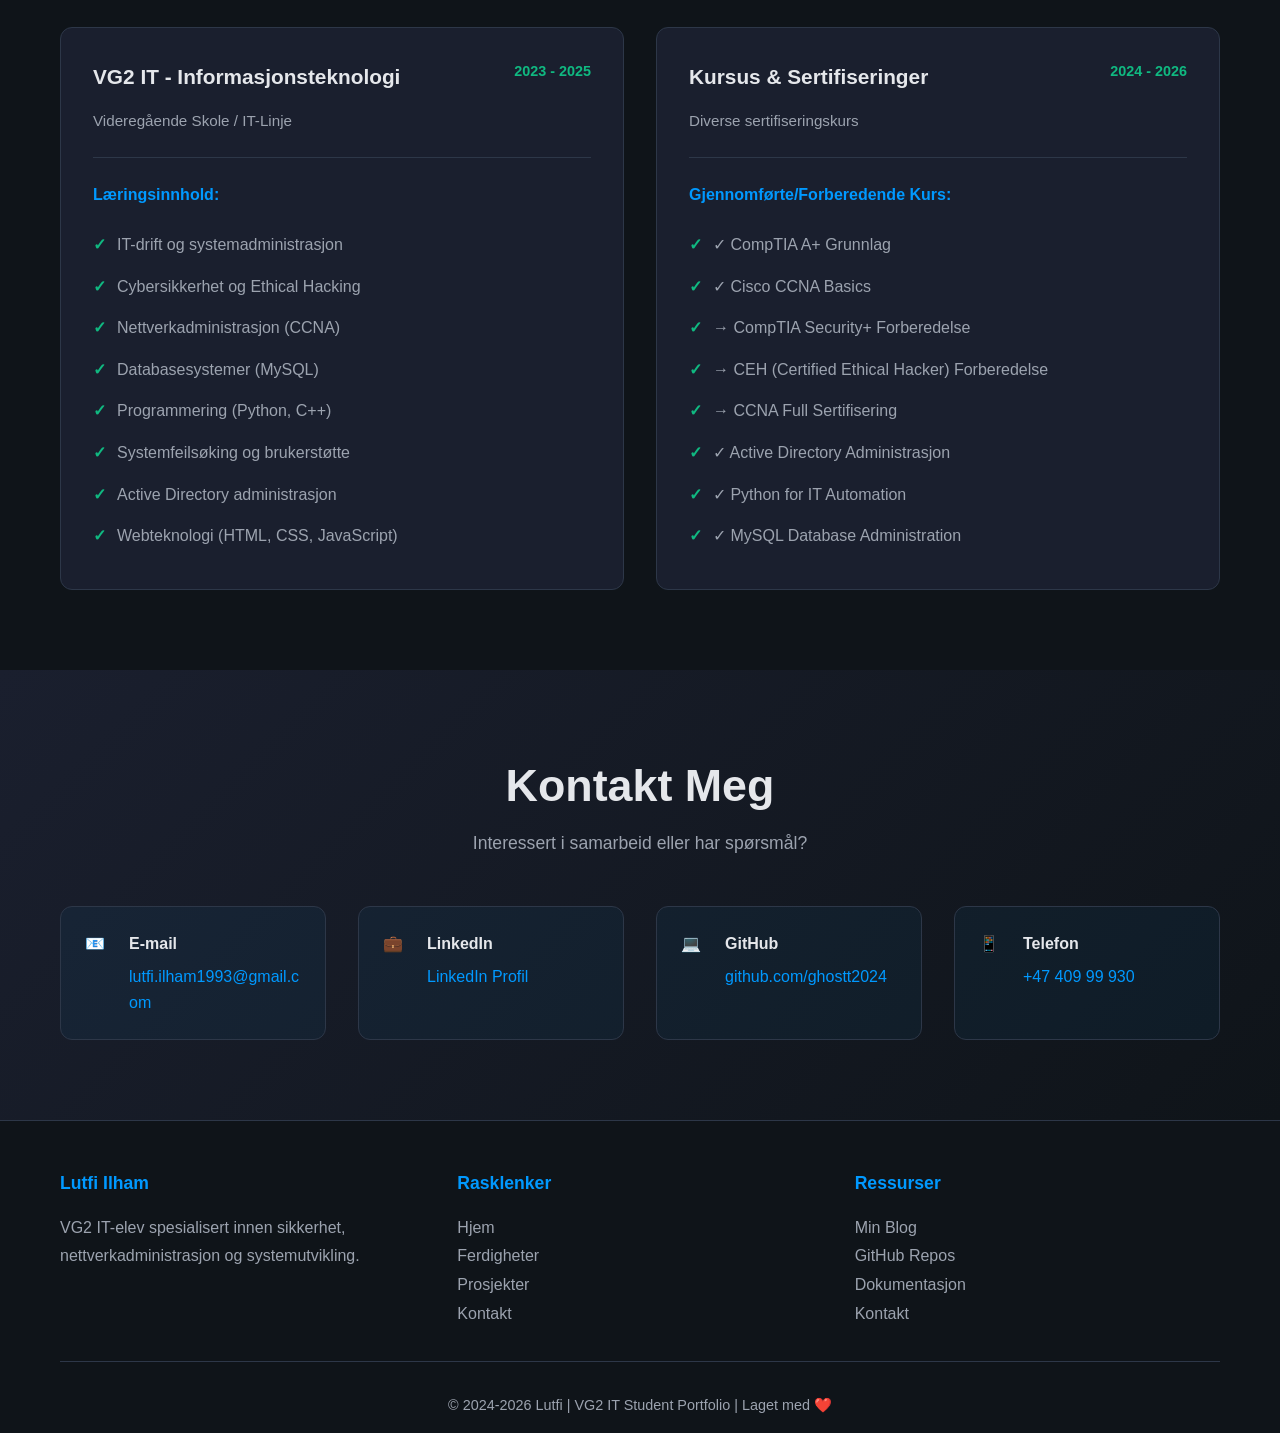
==== commit 660f4b11: "Update print statement from 'Hello' to 'Goodbye'" ====
--- a/index.html
+++ b/index.html
@@ -360,7 +360,7 @@
                 <div class="education-card">
                     <div class="edu-header">
                         <h3>Kursus & Sertifiseringer</h3>
-                        <span class="edu-year">2023 - 2025</span>
+                        <span class="edu-year">2024 - 2026</span>
                     </div>
                     <p class="school-name">Diverse sertifiseringskurs</p>
                     <div class="edu-curriculum">
@@ -456,3 +456,4 @@
     </footer>
 </body>
 </html>
+
--- a/styles.css
+++ b/styles.css
@@ -1,7 +1,3 @@
-/* ========================
-   Global Styles
-   ======================== */
-
 * {
     margin: 0;
     padding: 0;
@@ -39,9 +35,7 @@
     padding: 0 20px;
 }
 
-/* ========================
-   Navigation
-   ======================== */
+
 
 .navbar {
     position: fixed;
@@ -102,9 +96,7 @@
     width: 100%;
 }
 
-/* ========================
-   Hero Section
-   ======================== */
+
 
 .hero {
     margin-top: 80px;
@@ -214,9 +206,7 @@
     align-items: center;
 }
 
-/* ========================
-   Profile Image
-   ======================== */
+
 
 .profile-image {
     position: relative;
@@ -227,7 +217,7 @@
     overflow: hidden;
     border: 3px solid var(--accent-blue);
     box-shadow: 0 0 40px rgba(0, 153, 255, 0.3);
-    animation: glow-pulse 3s ease-in-out infinite;
+    animation: float-up-down 3s ease-in-out infinite;
 }
 
 .hero-img {
@@ -238,18 +228,18 @@
     display: block;
 }
 
-@keyframes glow-pulse {
+@keyframes float-up-down {
     0%, 100% { 
+        transform: translateY(0px);
         box-shadow: 0 0 20px rgba(0, 153, 255, 0.3), 0 0 40px rgba(124, 58, 237, 0.1);
     }
     50% { 
-        box-shadow: 0 0 30px rgba(0, 153, 255, 0.5), 0 0 60px rgba(124, 58, 237, 0.3);
-    }
-}
-
-/* ========================
-   About Section
-   ======================== */
+        transform: translateY(-30px);
+        box-shadow: 0 20px 50px rgba(0, 153, 255, 0.5), 0 0 60px rgba(124, 58, 237, 0.3);
+    }
+}
+
+
 
 .about {
     padding: 80px 0;
@@ -309,9 +299,6 @@
     font-size: 0.95rem;
 }
 
-/* ========================
-   Skills Section
-   ======================== */
 
 .skills {
     padding: 80px 0;
@@ -420,9 +407,7 @@
     color: var(--text-muted);
 }
 
-/* ========================
-   Certifications
-   ======================== */
+
 
 .certifications {
     margin-top: 4rem;
@@ -471,9 +456,7 @@
     font-size: 0.95rem;
 }
 
-/* ========================
-   Projects Section
-   ======================== */
+
 
 .projects {
     padding: 80px 0;
@@ -570,9 +553,7 @@
     font-weight: 500;
 }
 
-/* ========================
-   Education Section
-   ======================== */
+
 
 .education {
     padding: 80px 0;
@@ -660,9 +641,7 @@
     font-weight: bold;
 }
 
-/* ========================
-   Contact Section
-   ======================== */
+
 
 .contact {
     padding: 80px 0;
@@ -720,9 +699,7 @@
     text-decoration: underline;
 }
 
-/* ========================
-   Footer
-   ======================== */
+
 
 .footer {
     background-color: var(--primary-dark);
@@ -771,9 +748,6 @@
     font-size: 0.9rem;
 }
 
-/* ========================
-   Responsive Design
-   ======================== */
 
 @media (max-width: 768px) {
     .navbar .container {
@@ -896,4 +870,5 @@
     .about-highlights {
         grid-template-columns: 1fr;
     }
-}+}
+
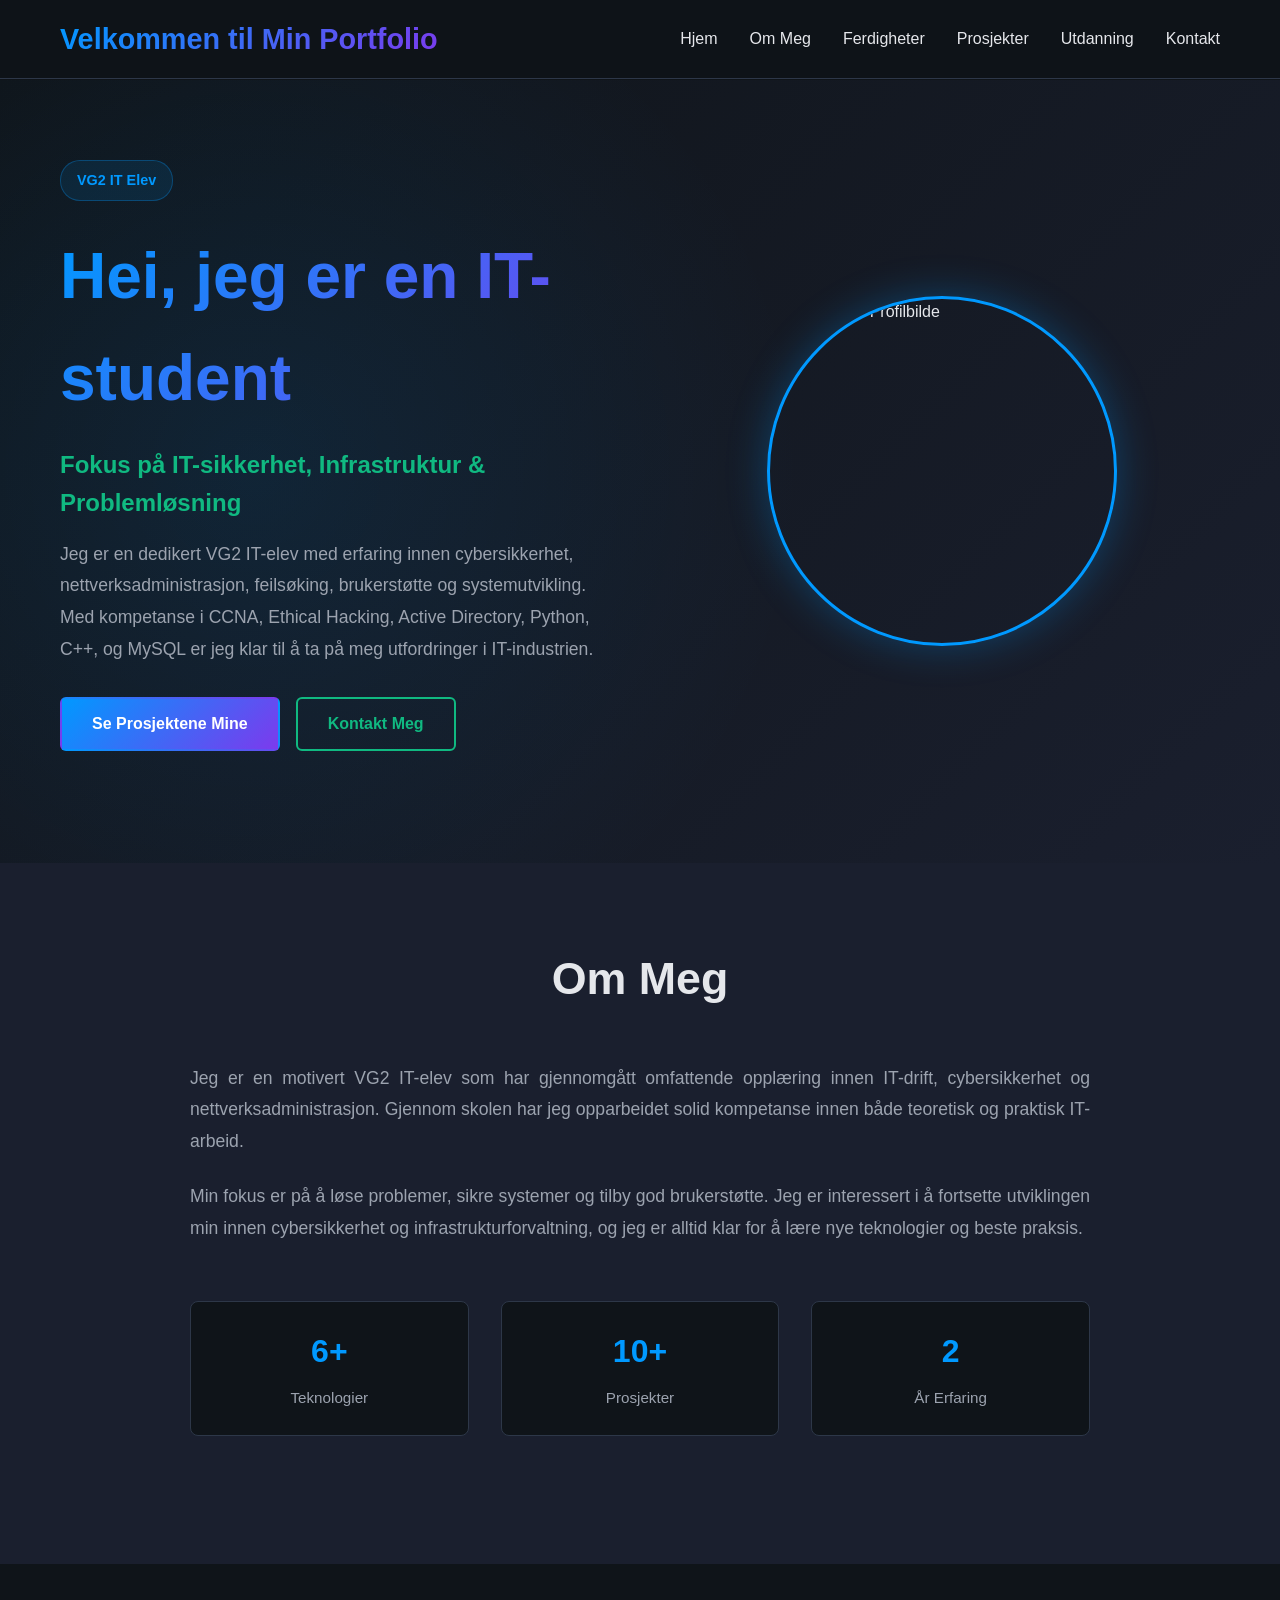
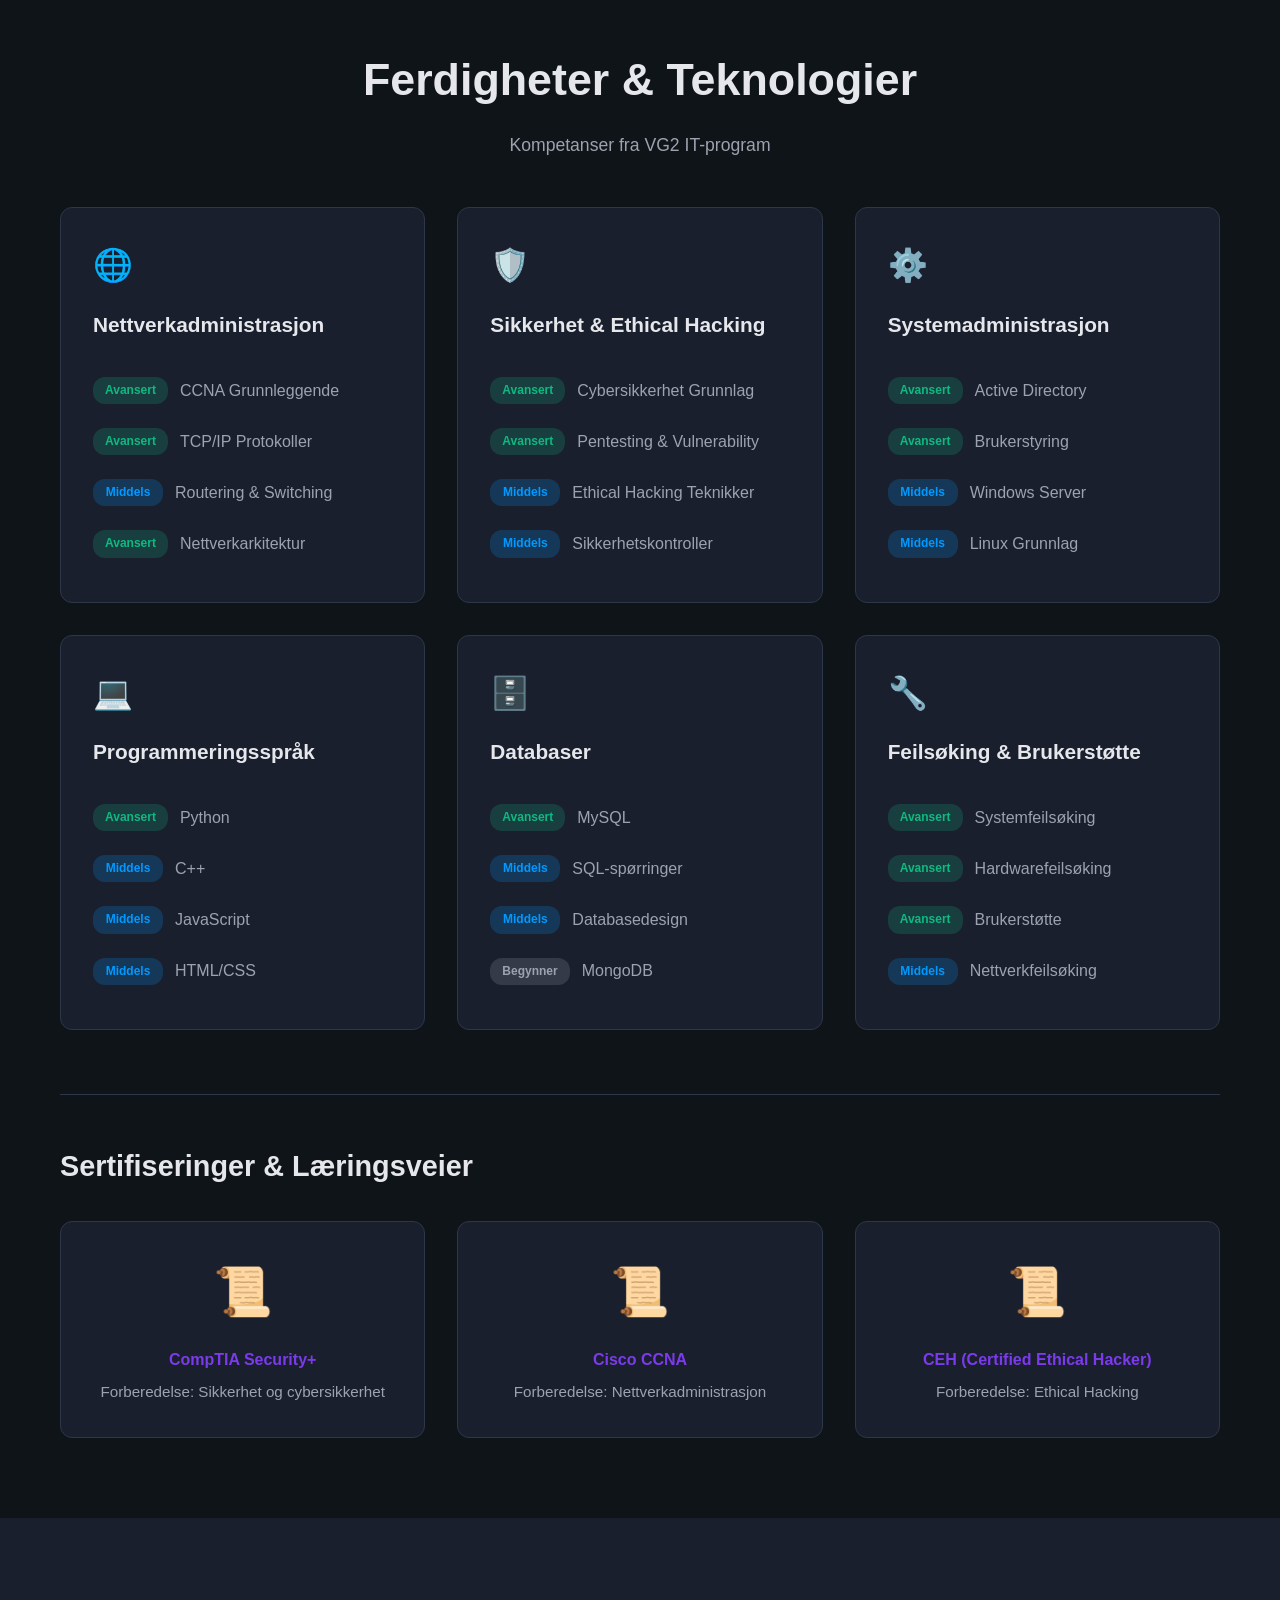
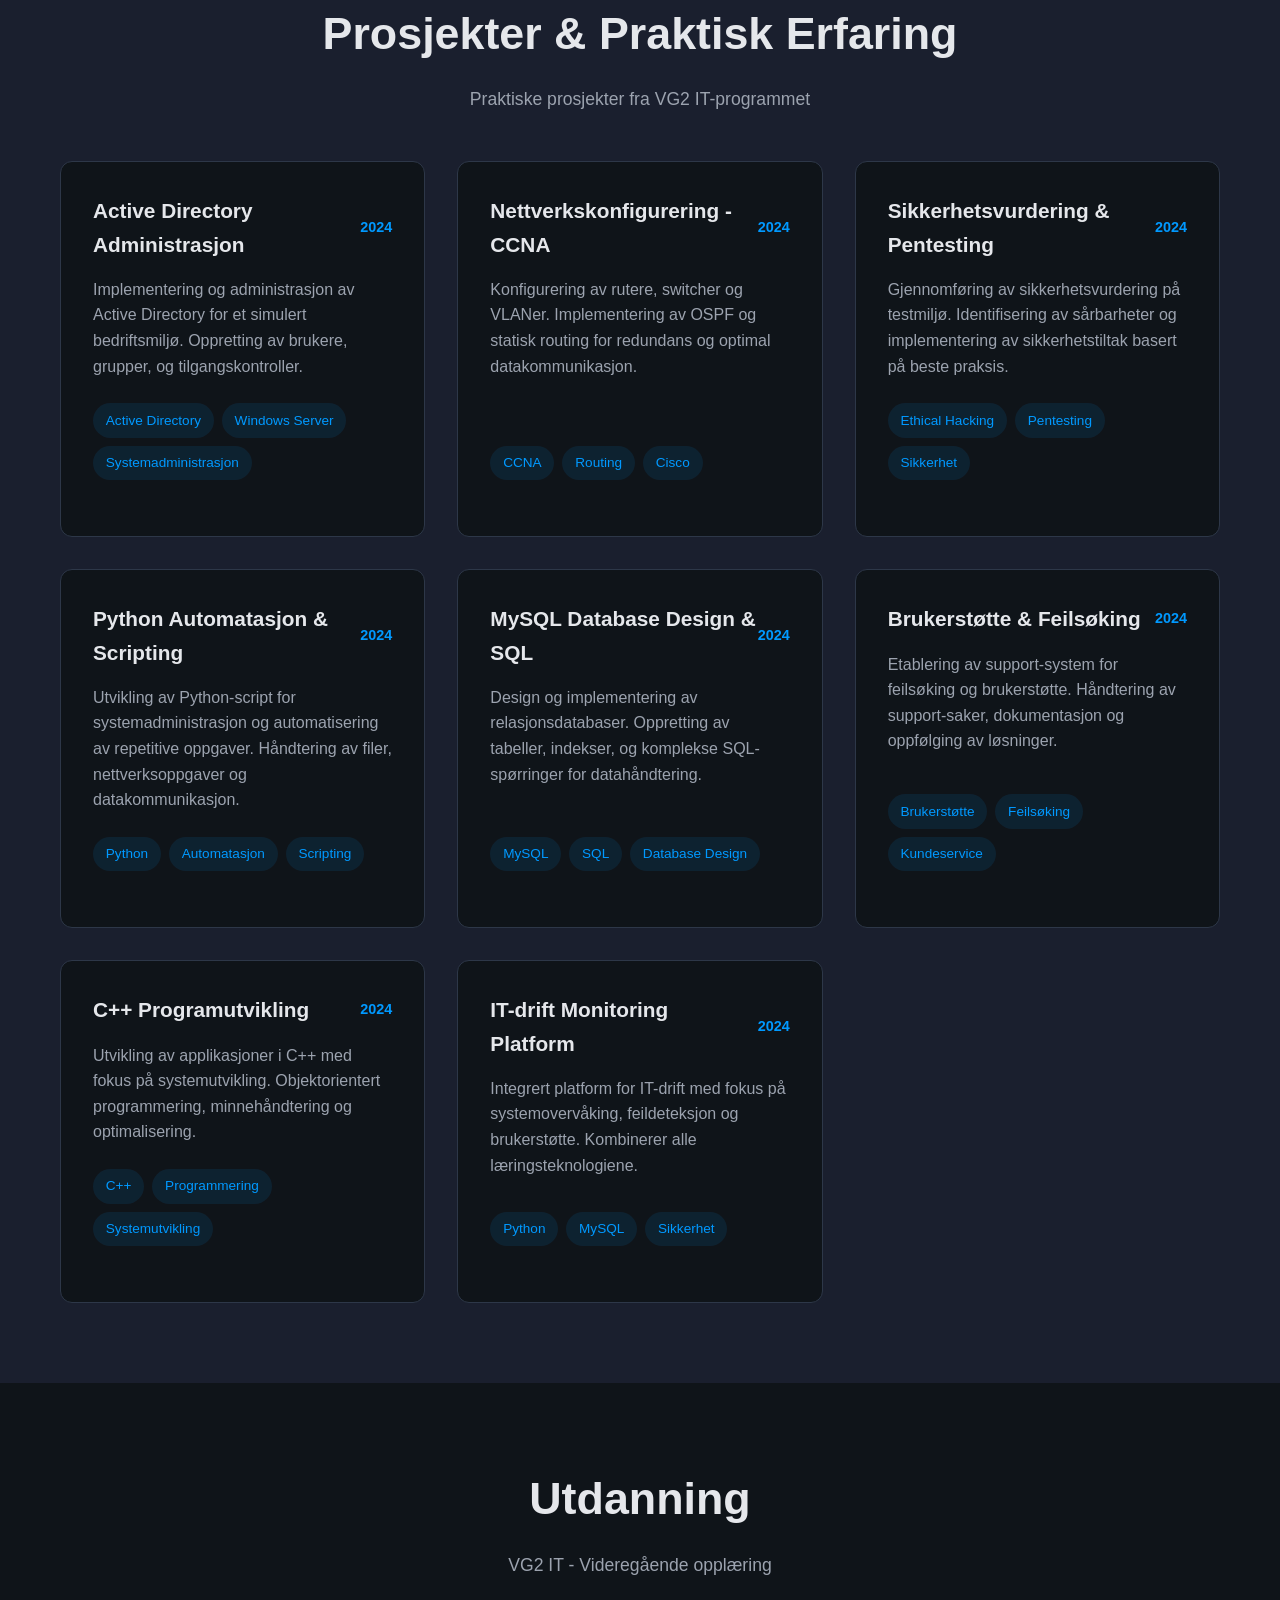
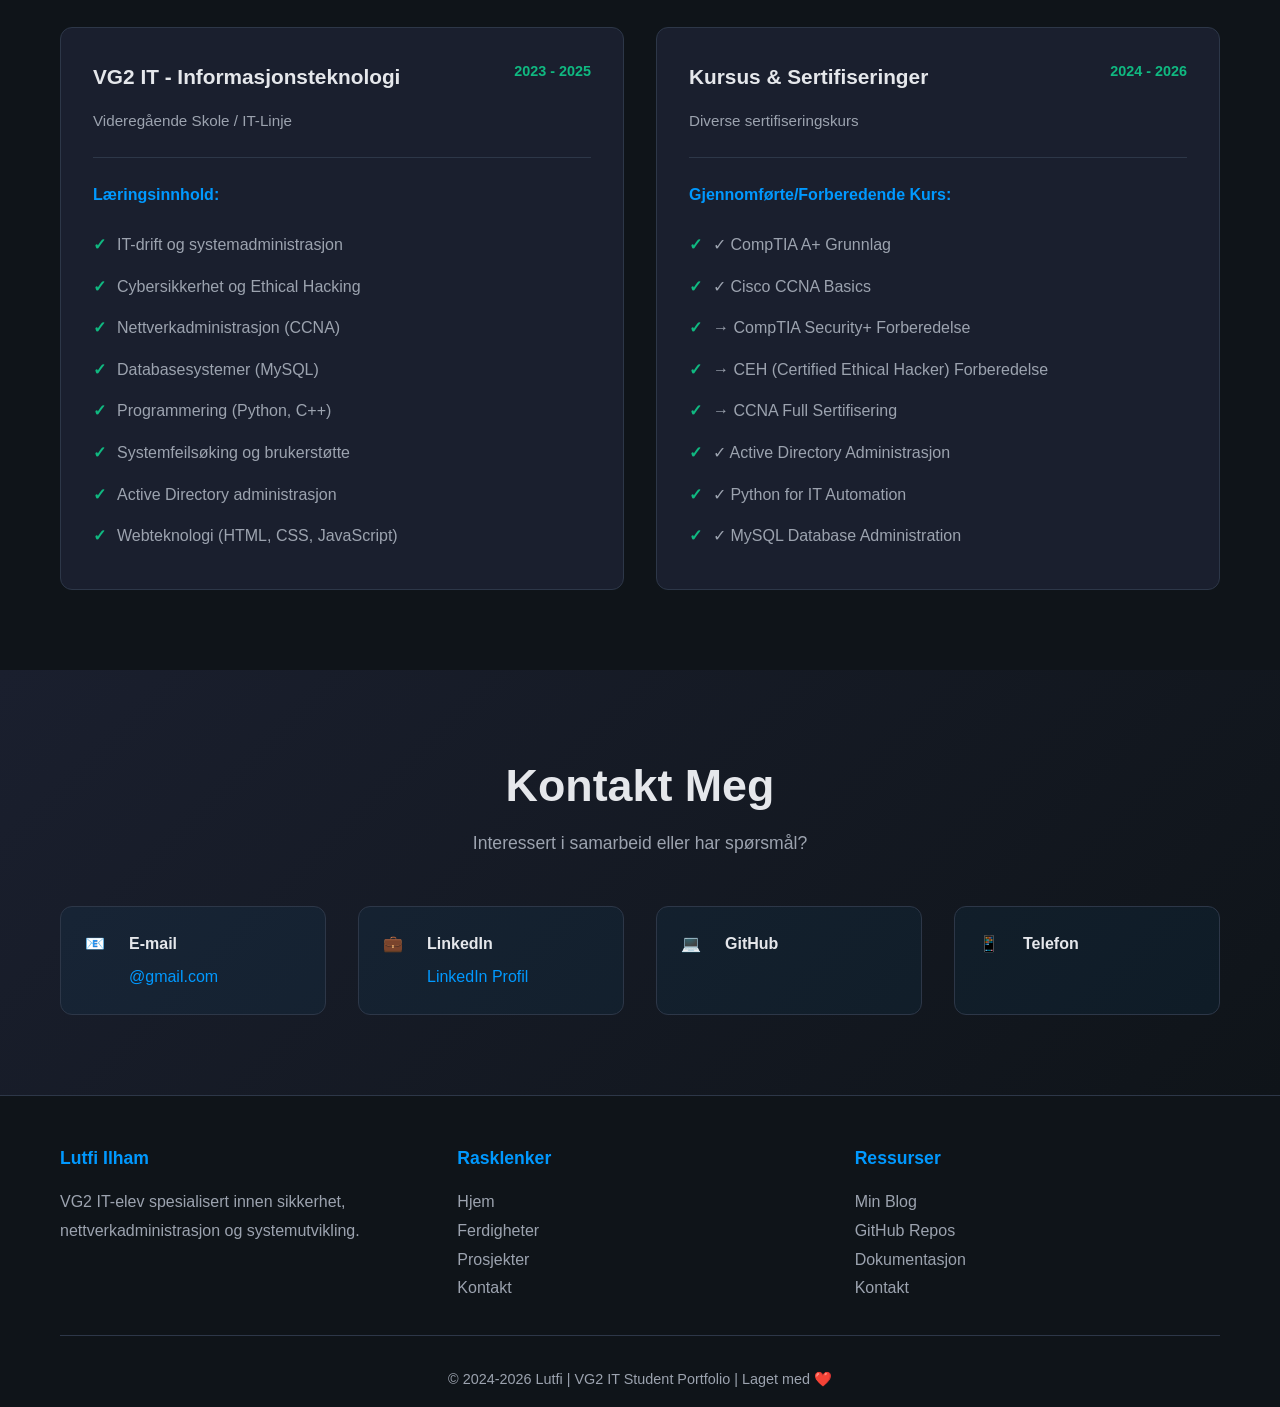
==== commit 99d27aa9: "Update index.html" ====
--- a/index.html
+++ b/index.html
@@ -40,7 +40,7 @@
             </div>
             <div class="hero-illustration">
                 <div class="profile-image">
-                    <img src="img/profile.jpg" alt="ghostt2024 Profilbilde" class="hero-img">
+                    <img src="#" alt="ghostt2024 Profilbilde" class="hero-img">
                 </div>
             </div>
         </div>
@@ -393,7 +393,7 @@
                         <span class="info-icon">📧</span>
                         <div>
                             <h4>E-mail</h4>
-                            <p><a href="mailto:lutfi.ilham1993@gmail.com">lutfi.ilham1993@gmail.com</a></p>
+                            <p><a href="mailto:@gmail.com">@gmail.com</a></p>
                         </div>
                     </div>
                     <div class="info-item">
@@ -407,14 +407,14 @@
                         <span class="info-icon">💻</span>
                         <div>
                             <h4>GitHub</h4>
-                            <p><a href="https://github.com/ghostt2024">github.com/ghostt2024</a></p>
+                            <p><a href=""></a></p>
                         </div>
                     </div>
                     <div class="info-item">
                         <span class="info-icon">📱</span>
                         <div>
                             <h4>Telefon</h4>
-                            <p><a href="tel:+4740999930">+47 409 99 930</a></p>
+                            <p><a href="tel:"></a></p>
                         </div>
                     </div>
                 </div>
